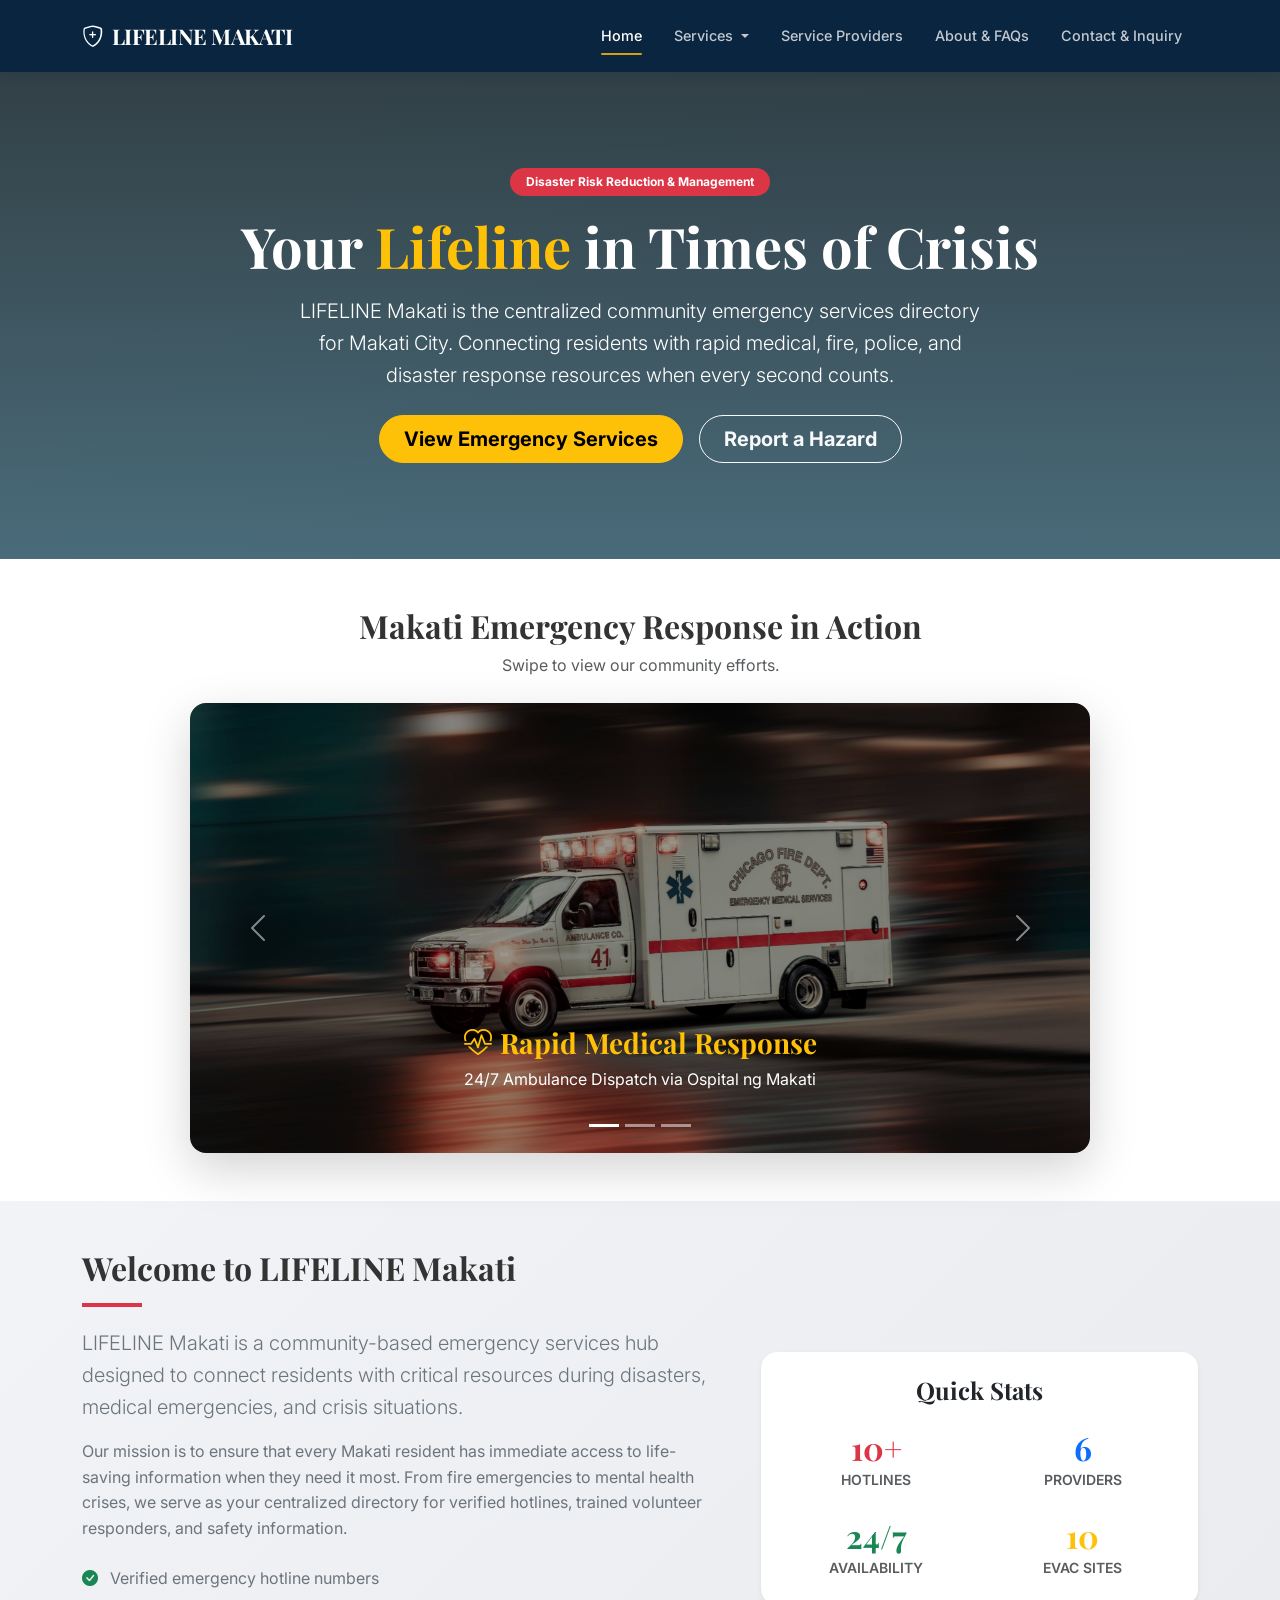
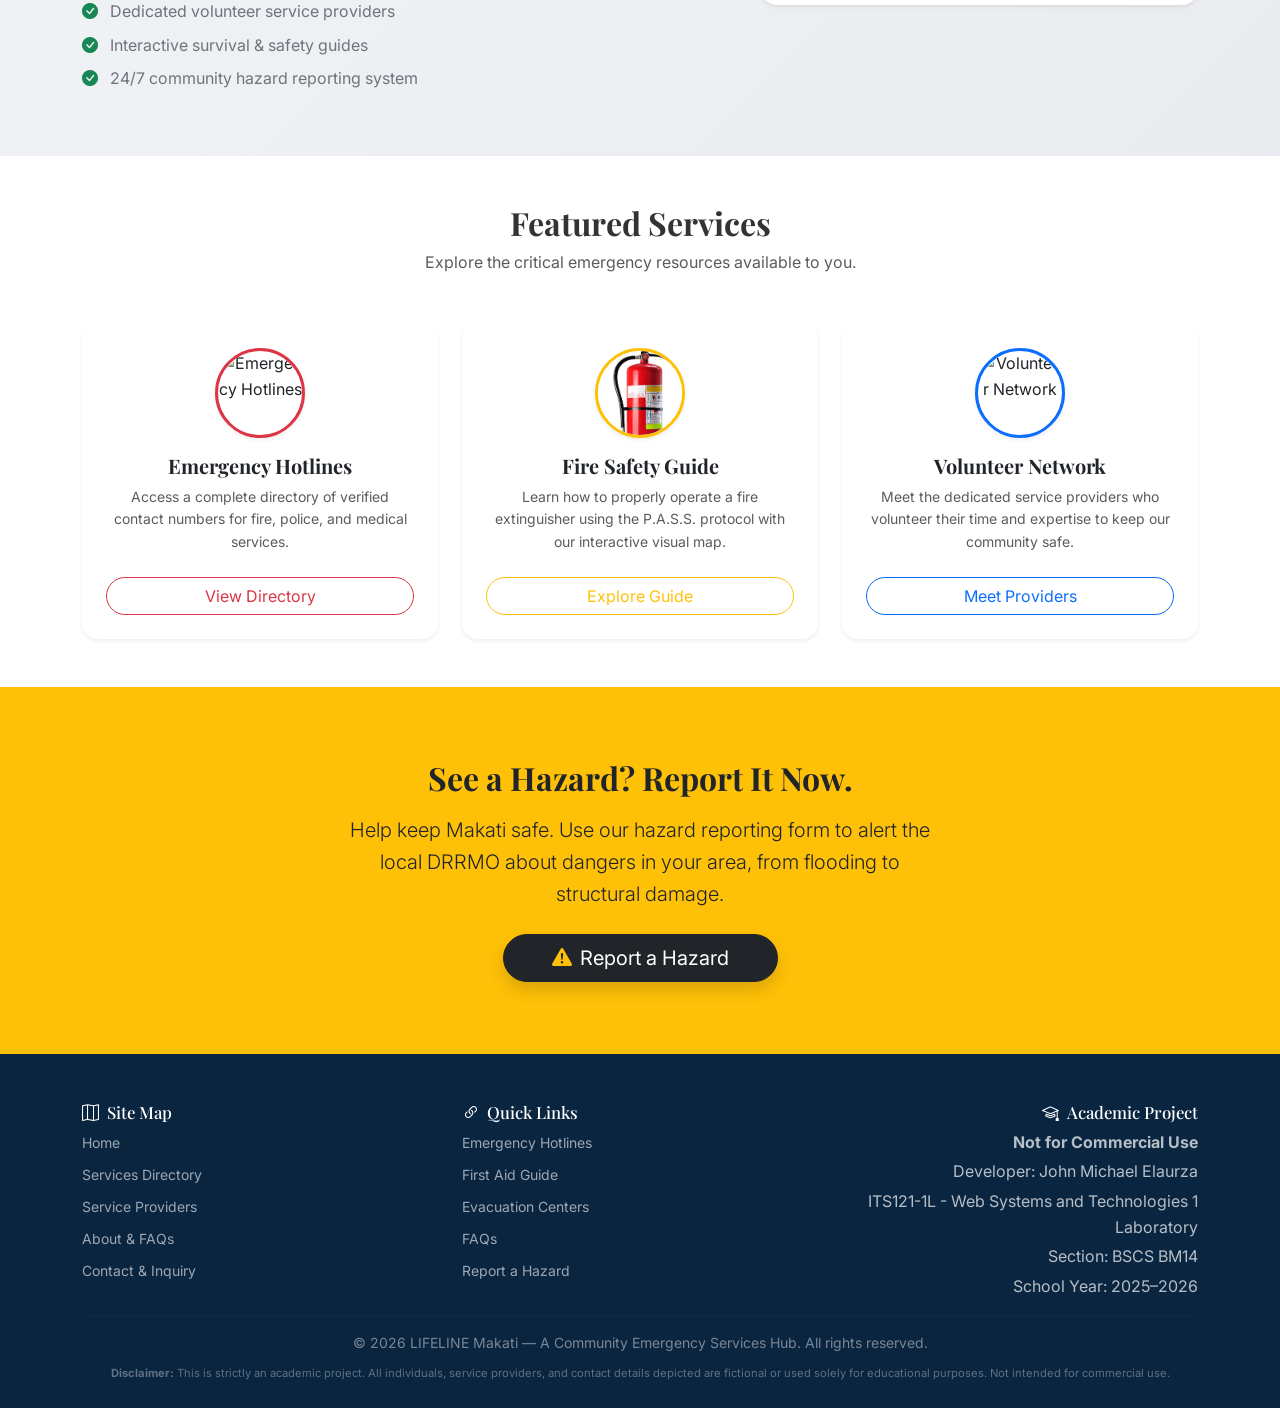
==== index.html @ d731106f "Update index.html" ====
<!DOCTYPE html>
<html lang="en">
<head>
    <meta charset="UTF-8">
    <meta name="viewport" content="width=device-width, initial-scale=1.0">
    <title>LIFELINE Makati - Community Emergency Services Hub</title>
    <link href="https://cdn.jsdelivr.net/npm/bootstrap@5.3.0/dist/css/bootstrap.min.css" rel="stylesheet">
    <link href="https://cdn.jsdelivr.net/npm/bootstrap-icons@1.11.3/font/bootstrap-icons.min.css" rel="stylesheet">
    <link href="https://fonts.googleapis.com/css2?family=Playfair+Display:wght@400;700;800&family=Inter:wght@400;500;600;700&display=swap" rel="stylesheet">
    <link rel="stylesheet" href="style.css">
</head>
<body class="bg-light">
    
    <nav class="navbar navbar-expand-lg navbar-dark custom-navbar sticky-top">
        <div class="container">
            <a class="navbar-brand fw-bold" href="index.html">
                <i class="bi bi-shield-plus me-2"></i>LIFELINE MAKATI
            </a>
            
            <input type="checkbox" id="nav-toggle" class="d-none">
            <label for="nav-toggle" class="navbar-toggler" style="cursor: pointer; border: 1px solid rgba(255,255,255,0.25); padding: 0.25rem 0.75rem; border-radius: 0.25rem;">
                <span class="navbar-toggler-icon"></span>
            </label>
            
            <div class="nav-menu" id="navbarNav">
                <ul class="navbar-nav ms-auto">
                    <li class="nav-item">
                        <a class="nav-link active" href="index.html">Home</a>
                    </li>
                    <li class="nav-item dropdown custom-dropdown">
                        <a class="nav-link dropdown-toggle" href="#" id="servicesDropdown" role="button">
                            Services
                        </a>
                        <ul class="dropdown-menu">
                            <li><a class="dropdown-item" href="services.html">Emergency Directory</a></li>
                            <li><a class="dropdown-item" href="services.html#first-aid-map">First Aid Guide</a></li>
                            <li><hr class="dropdown-divider"></li>
                            <li><a class="dropdown-item" href="services.html#evacuation">Evacuation Centers</a></li>
                        </ul>
                    </li>
                    <li class="nav-item">
                        <a class="nav-link" href="providers.html">Service Providers</a>
                    </li>
                    <li class="nav-item">
                        <a class="nav-link" href="about.html">About &amp; FAQs</a>
                    </li>
                    <li class="nav-item">
                        <a class="nav-link" href="contact.html">Contact &amp; Inquiry</a>
                    </li>
                </ul>
            </div>
        </div>
    </nav>

    <header class="text-white text-center py-5 shadow-sm" style="background: linear-gradient(rgba(15, 32, 39, 0.85), rgba(44, 83, 100, 0.85)), url('./skyline.jpg') center/cover no-repeat;">
        <div class="container py-5">
            <span class="badge bg-danger mb-3 px-3 py-2 rounded-pill">Disaster Risk Reduction &amp; Management</span>
            <h1 class="display-4 fw-bold font-playfair mb-3">Your <span class="text-warning">Lifeline</span> in Times of Crisis</h1>
            <p class="lead mb-4 mx-auto" style="max-width: 700px;">LIFELINE Makati is the centralized community emergency services directory for Makati City. Connecting residents with rapid medical, fire, police, and disaster response resources when every second counts.</p>
            <div class="d-flex justify-content-center gap-3 flex-wrap">
                <a href="services.html" class="btn btn-warning btn-lg fw-bold rounded-pill px-4">View Emergency Services</a>
                <a href="contact.html" class="btn btn-outline-light btn-lg fw-bold rounded-pill px-4">Report a Hazard</a>
            </div>
        </div>
    </header>

    <section class="py-5 bg-white">
        <div class="container">
            <div class="text-center mb-4">
                <h2 class="fw-bold font-playfair">Makati Emergency Response in Action</h2>
                <p class="text-muted">Swipe to view our community efforts.</p>
            </div>
            
            <div id="emergencyCarousel" class="carousel slide carousel-fade shadow-lg rounded-4 overflow-hidden" data-bs-ride="carousel" style="max-width: 900px; margin: 0 auto;">
                <div class="carousel-indicators">
                    <button type="button" data-bs-target="#emergencyCarousel" data-bs-slide-to="0" class="active" aria-current="true" aria-label="Slide 1"></button>
                    <button type="button" data-bs-target="#emergencyCarousel" data-bs-slide-to="1" aria-label="Slide 2"></button>
                    <button type="button" data-bs-target="#emergencyCarousel" data-bs-slide-to="2" aria-label="Slide 3"></button>
                </div>
                <div class="carousel-inner">
                    <div class="carousel-item active" data-bs-interval="4000">
                        <img src="ambulance.jpg" class="d-block w-100" alt="Ambulance for rapid medical response" style="height: 450px; object-fit: cover; filter: brightness(0.6);">
                        <div class="carousel-caption pb-4">
                            <h3 class="fw-bold h3 text-warning"><i class="bi bi-heart-pulse me-2"></i>Rapid Medical Response</h3>
                            <p class="fs-6 fs-md-5">24/7 Ambulance Dispatch via Ospital ng Makati</p>
                        </div>
                    </div>
                    <div class="carousel-item" data-bs-interval="4000">
                        <img src="firefighting.jpg" class="d-block w-100" alt="Firefighters in action" style="height: 450px; object-fit: cover; filter: brightness(0.6);">
                        <div class="carousel-caption pb-4">
                            <h3 class="fw-bold h3 text-warning"><i class="bi bi-fire me-2"></i>Fire Suppression</h3>
                            <p class="fs-6 fs-md-5">Makati Bureau of Fire Protection Units</p>
                        </div>
                    </div>
                    <div class="carousel-item" data-bs-interval="4000">
                        <img src="disaster-relief.jpg" class="d-block w-100" alt="Community disaster relief" style="height: 450px; object-fit: cover; filter: brightness(0.6);">
                        <div class="carousel-caption pb-4">
                            <h3 class="fw-bold h3 text-warning"><i class="bi bi-shield-check me-2"></i>Disaster Relief</h3>
                            <p class="fs-6 fs-md-5">Coordinated Evacuation &amp; Relief Operations</p>
                        </div>
                    </div>
                </div>
                <button class="carousel-control-prev" type="button" data-bs-target="#emergencyCarousel" data-bs-slide="prev">
                    <span class="carousel-control-prev-icon" aria-hidden="true"></span>
                    <span class="visually-hidden">Previous</span>
                </button>
                <button class="carousel-control-next" type="button" data-bs-target="#emergencyCarousel" data-bs-slide="next">
                    <span class="carousel-control-next-icon" aria-hidden="true"></span>
                    <span class="visually-hidden">Next</span>
                </button>
            </div>
        </div>
    </section>

    <section class="py-5">
        <div class="container">
            <div class="row align-items-center g-5">
                <div class="col-lg-7">
                    <h2 class="fw-bold font-playfair mb-3">Welcome to LIFELINE Makati</h2>
                    <div style="width: 60px; height: 4px; background-color: #dc3545; margin-bottom: 20px;"></div>
                    <p class="lead text-secondary">
                        LIFELINE Makati is a community-based emergency services hub designed to connect residents with critical resources during disasters, medical emergencies, and crisis situations. 
                    </p>
                    <p class="text-secondary">
                        Our mission is to ensure that every Makati resident has immediate access to life-saving information when they need it most. From fire emergencies to mental health crises, we serve as your centralized directory for verified hotlines, trained volunteer responders, and safety information.
                    </p>
                    <ul class="list-unstyled mt-4 text-secondary">
                        <li class="mb-2"><i class="bi bi-check-circle-fill text-success me-2"></i> Verified emergency hotline numbers</li>
                        <li class="mb-2"><i class="bi bi-check-circle-fill text-success me-2"></i> Dedicated volunteer service providers</li>
                        <li class="mb-2"><i class="bi bi-check-circle-fill text-success me-2"></i> Interactive survival &amp; safety guides</li>
                        <li class="mb-2"><i class="bi bi-check-circle-fill text-success me-2"></i> 24/7 community hazard reporting system</li>
                    </ul>
                </div>
                <div class="col-lg-5">
                    <div class="card border-0 shadow-sm bg-white rounded-4 p-4">
                        <h4 class="fw-bold mb-4 text-center text-dark">Quick Stats</h4>
                        <div class="row g-4 text-center">
                            <div class="col-6">
                                <h2 class="text-danger fw-bold mb-0">10+</h2>
                                <span class="text-muted small text-uppercase fw-semibold">Hotlines</span>
                            </div>
                            <div class="col-6">
                                <h2 class="text-primary fw-bold mb-0">6</h2>
                                <span class="text-muted small text-uppercase fw-semibold">Providers</span>
                            </div>
                            <div class="col-6">
                                <h2 class="text-success fw-bold mb-0">24/7</h2>
                                <span class="text-muted small text-uppercase fw-semibold">Availability</span>
                            </div>
                            <div class="col-6">
                                <h2 class="text-warning fw-bold mb-0">10</h2>
                                <span class="text-muted small text-uppercase fw-semibold">Evac Sites</span>
                            </div>
                        </div>
                    </div>
                </div>
            </div>
        </div>
    </section>

    <section class="py-5 bg-white">
        <div class="container">
            <div class="text-center mb-5">
                <h2 class="fw-bold font-playfair">Featured Services</h2>
                <p class="text-muted">Explore the critical emergency resources available to you.</p>
            </div>
            <div class="row g-4">
                <div class="col-md-4">
                    <div class="card h-100 border-0 shadow-sm rounded-4 text-center p-4 hover-lift">
                        <img src="emergency-call.jpg" alt="Emergency Hotlines" class="rounded-circle shadow-sm mb-3 mx-auto d-block" style="width: 90px; height: 90px; object-fit: cover; border: 3px solid #dc3545;">
                        <h5 class="fw-bold">Emergency Hotlines</h5>
                        <p class="text-muted small mb-4">Access a complete directory of verified contact numbers for fire, police, and medical services.</p>
                        <a href="services.html" class="btn btn-outline-danger mt-auto rounded-pill w-100">View Directory</a>
                    </div>
                </div>
                <div class="col-md-4">
                    <div class="card h-100 border-0 shadow-sm rounded-4 text-center p-4 hover-lift">
                        <img src="fire-extinguisher.jpg" alt="Fire Safety Guide" class="rounded-circle shadow-sm mb-3 mx-auto d-block" style="width: 90px; height: 90px; object-fit: cover; border: 3px solid #ffc107;">
                        <h5 class="fw-bold">Fire Safety Guide</h5>
                        <p class="text-muted small mb-4">Learn how to properly operate a fire extinguisher using the P.A.S.S. protocol with our interactive visual map.</p>
                        <a href="services.html#first-aid-map" class="btn btn-outline-warning mt-auto rounded-pill w-100">Explore Guide</a>
                    </div>
                </div>
                <div class="col-md-4">
                    <div class="card h-100 border-0 shadow-sm rounded-4 text-center p-4 hover-lift">
                        <img src="volunteer-network.png" alt="Volunteer Network" class="rounded-circle shadow-sm mb-3 mx-auto d-block" style="width: 90px; height: 90px; object-fit: cover; border: 3px solid #0d6efd;">
                        <h5 class="fw-bold">Volunteer Network</h5>
                        <p class="text-muted small mb-4">Meet the dedicated service providers who volunteer their time and expertise to keep our community safe.</p>
                        <a href="providers.html" class="btn btn-outline-primary mt-auto rounded-pill w-100">Meet Providers</a>
                    </div>
                </div>
            </div>
        </div>
    </section>

    <section class="py-5 bg-warning text-dark text-center">
        <div class="container py-4">
            <h2 class="fw-bold font-playfair mb-3">See a Hazard? Report It Now.</h2>
            <p class="lead mb-4 mx-auto" style="max-width: 600px;">Help keep Makati safe. Use our hazard reporting form to alert the local DRRMO about dangers in your area, from flooding to structural damage.</p>
            <a href="contact.html" class="btn btn-dark btn-lg px-5 rounded-pill shadow">
                <i class="bi bi-exclamation-triangle-fill text-warning me-2"></i>Report a Hazard
            </a>
        </div>
    </section>

    <footer class="custom-footer">
        <div class="container">
            <div class="row">
                <div class="col-md-4 mb-4 mb-md-0">
                    <h5><i class="bi bi-map me-2"></i>Site Map</h5>
                    <ul class="list-unstyled footer-links">
                        <li><a href="index.html" class="footer-link">Home</a></li>
                        <li><a href="services.html" class="footer-link">Services Directory</a></li>
                        <li><a href="providers.html" class="footer-link">Service Providers</a></li>
                        <li><a href="about.html" class="footer-link">About &amp; FAQs</a></li>
                        <li><a href="contact.html" class="footer-link">Contact &amp; Inquiry</a></li>
                    </ul>
                </div>
                <div class="col-md-4 mb-4 mb-md-0">
                    <h5><i class="bi bi-link-45deg me-2"></i>Quick Links</h5>
                    <ul class="list-unstyled footer-links">
                        <li><a href="services.html#hotlines" class="footer-link">Emergency Hotlines</a></li>
                        <li><a href="services.html#first-aid-map" class="footer-link">First Aid Guide</a></li>
                        <li><a href="services.html#evacuation" class="footer-link">Evacuation Centers</a></li>
                        <li><a href="about.html#faqs" class="footer-link">FAQs</a></li>
                        <li><a href="contact.html" class="footer-link">Report a Hazard</a></li>
                    </ul>
                </div>
                <div class="col-md-4 text-md-end">
                    <h5><i class="bi bi-mortarboard me-2"></i>Academic Project</h5>
                    <p class="mb-1"><strong>Not for Commercial Use</strong></p>
                    <p class="mb-1">Developer: John Michael Elaurza</p>
                    <p class="mb-1">ITS121-1L - Web Systems and Technologies 1 Laboratory</p>
                    <p class="mb-1">Section: BSCS BM14</p>
                    <p class="mb-0">School Year: 2025&ndash;2026</p>
                </div>
            </div>
            <hr class="footer-divider">
            <div class="text-center">
                <small class="footer-copyright d-block mb-1">
                    &copy; 2026 LIFELINE Makati &mdash; A Community Emergency Services Hub. All rights reserved.
                </small>
                <small class="footer-copyright" style="color: rgba(255, 255, 255, 0.35); font-size: 0.7rem;">
                    <strong>Disclaimer:</strong> This is strictly an academic project. All individuals, service providers, and contact details depicted are fictional or used solely for educational purposes. Not intended for commercial use.
                </small>
            </div>
        </div>
    </footer>
    <script src="https://cdn.jsdelivr.net/npm/bootstrap@5.3.0/dist/js/bootstrap.bundle.min.js"></script>
</body>
</html>
---- style.css ----
:root {
  --color-navy: #0a2540;
  --color-navy-light: #1b3a5c;
  --color-gold: #d4a017;
  --color-gold-hover: #c4920f;
  --color-offwhite: #f7f8fa;
  --color-border: #e2e5ea;
  --color-text: #333333;
  --color-muted: #6b7280;
  --color-danger: #dc3545;
  --color-white: #ffffff;
  --color-success: #059669;
  --shadow-sm: 0 2px 8px rgba(10, 37, 64, 0.06);
  --shadow-md: 0 8px 24px rgba(10, 37, 64, 0.10);
  --shadow-lg: 0 12px 32px rgba(10, 37, 64, 0.12);
  --shadow-xl: 0 20px 48px rgba(10, 37, 64, 0.15);
  --radius-sm: 0.5rem;
  --radius-md: 0.75rem;
  --radius-lg: 1rem;
  --radius-xl: 1.5rem;
  --transition-fast: 0.2s ease;
  --transition-mid: 0.3s ease;
  --transition-slow: 0.5s ease;
}

html {
  scroll-behavior: smooth;
}

body {
  font-family: 'Inter', system-ui, -apple-system, sans-serif;
  color: var(--color-text);
  background: linear-gradient(135deg, rgba(247, 248, 250, 0.95) 0%, rgba(226, 229, 234, 0.95) 100%),
              url('data:image/svg+xml,<svg xmlns="http://www.w3.org/2000/svg" width="60" height="60"><circle cx="30" cy="30" r="1" fill="rgba(0,0,0,0.03)"/></svg>') repeat;
  line-height: 1.6;
  -webkit-font-smoothing: antialiased;
}

h1, h2, h3, h4, h5, h6 {
  font-family: 'Playfair Display', Georgia, serif;
}

a {
  text-decoration: none;
  color: var(--color-navy);
  transition: color var(--transition-fast);
}

a:hover {
  color: var(--color-gold);
}

.custom-navbar,
.navbar {
  background-color: var(--color-navy) !important;
  padding-top: 0.85rem;
  padding-bottom: 0.85rem;
  box-shadow: 0 2px 12px rgba(10, 37, 64, 0.18);
  transition: background-color var(--transition-mid), box-shadow var(--transition-mid);
}

.navbar-brand {
  font-family: 'Playfair Display', Georgia, serif;
  font-weight: 800;
  font-size: 1.35rem;
  color: var(--color-white) !important;
  letter-spacing: -0.5px;
}

.navbar-brand span {
  color: var(--color-gold);
}

.navbar .nav-link {
  color: rgba(255, 255, 255, 0.75) !important;
  font-weight: 500;
  font-size: 0.9rem;
  padding: 0.5rem 1rem !important;
  position: relative;
  transition: color var(--transition-fast);
}

.navbar .nav-link::before {
  content: "";
  position: absolute;
  bottom: 0;
  left: 1rem;
  right: 1rem;
  height: 2px;
  background-color: var(--color-gold);
  border-radius: 2px;
  transform: scaleX(0);
  transition: transform var(--transition-mid);
}

.navbar .nav-link:hover::before {
  transform: scaleX(1);
}

.navbar .nav-link:hover,
.navbar .nav-link.active {
  color: var(--color-white) !important;
}

.navbar .nav-link.active {
  position: relative;
}

.navbar .nav-link.active::after {
  content: "";
  position: absolute;
  bottom: 0;
  left: 1rem;
  right: 1rem;
  height: 2px;
  background-color: var(--color-gold);
  border-radius: 2px;
}

.navbar-toggler {
  border-color: rgba(255, 255, 255, 0.25);
}

.navbar-toggler-icon {
  background-image: url("data:image/svg+xml,%3csvg xmlns='http://www.w3.org/2000/svg' viewBox='0 0 30 30'%3e%3cpath stroke='rgba%28255, 255, 255, 0.75%29' stroke-linecap='round' stroke-miterlimit='10' stroke-width='2' d='M4 7h22M4 15h22M4 23h22'/%3e%3c/svg%3e");
}

.dropdown-menu {
  background-color: var(--color-white);
  border: 1px solid var(--color-border);
  border-radius: var(--radius-sm);
  box-shadow: var(--shadow-md);
}

.dropdown-item {
  font-size: 0.875rem;
  font-family: 'Inter', sans-serif;
  padding: 0.5rem 1rem;
  transition: background-color var(--transition-fast), color var(--transition-fast);
}

.dropdown-item:hover {
  background-color: rgba(10, 37, 64, 0.06);
  color: var(--color-navy);
}

.custom-dropdown:hover .dropdown-menu {
  display: block;
  margin-top: 0;
}

@media (max-width: 991.98px) {
  .nav-menu {
    display: none;
    width: 100%;
    padding-top: 1rem;
  }
  #nav-toggle:checked ~ .nav-menu {
    display: block;
  }
}

.hero {
  position: relative;
  min-height: 520px;
  display: flex;
  align-items: center;
  justify-content: center;
  text-align: center;
  padding: 4rem 1rem;
  background-size: cover;
  background-position: center;
  background-repeat: no-repeat;
}

.hero::before {
  content: "";
  position: absolute;
  inset: 0;
  background: linear-gradient(135deg, rgba(10, 37, 64, 0.92) 0%, rgba(27, 58, 92, 0.75) 50%, rgba(212, 160, 23, 0.35) 100%);
  z-index: 1;
}

.hero__content {
  position: relative;
  z-index: 2;
  max-width: 700px;
}

.hero__badge {
  display: inline-block;
  background: rgba(212, 160, 23, 0.2);
  color: var(--color-gold);
  font-weight: 700;
  font-size: 0.75rem;
  text-transform: uppercase;
  letter-spacing: 1.5px;
  padding: 0.4rem 1rem;
  border-radius: 50px;
  border: 1px solid rgba(212, 160, 23, 0.35);
  margin-bottom: 1.25rem;
}

.hero__title {
  font-size: 2.75rem;
  font-weight: 800;
  color: var(--color-white);
  line-height: 1.15;
  margin-bottom: 1rem;
  text-shadow: 1px 1px 3px rgba(0, 0, 0, 0.8);
}

.hero__title span {
  color: var(--color-gold);
}

.hero__subtitle {
  font-family: 'Inter', sans-serif;
  font-size: 1.05rem;
  color: rgba(255, 255, 255, 0.8);
  margin-bottom: 1.75rem;
  line-height: 1.7;
  text-shadow: 1px 1px 3px rgba(0, 0, 0, 0.8);
}

.hero__btn {
  display: inline-block;
  background-color: var(--color-gold);
  color: var(--color-navy);
  font-weight: 700;
  font-size: 0.9rem;
  padding: 0.7rem 2rem;
  border-radius: 50px;
  border: none;
  transition: background-color var(--transition-fast), transform var(--transition-fast), box-shadow var(--transition-fast);
}

.hero__btn:hover {
  background-color: var(--color-gold-hover);
  color: var(--color-navy);
  transform: translateY(-2px);
  box-shadow: 0 4px 16px rgba(212, 160, 23, 0.4);
}

.page-header {
  background-color: var(--color-navy);
  padding: 3rem 0;
  text-align: center;
  position: relative;
  overflow: hidden;
}

.page-header::after {
  content: "";
  position: absolute;
  bottom: 0;
  left: 0;
  right: 0;
  height: 4px;
  background: linear-gradient(90deg, var(--color-gold), var(--color-navy-light), var(--color-gold));
}

.page-header__title {
  font-size: 2rem;
  font-weight: 800;
  color: var(--color-white);
  margin-bottom: 0.35rem;
}

.page-header__subtitle {
  font-size: 0.95rem;
  color: rgba(255, 255, 255, 0.7);
  font-family: 'Inter', sans-serif;
  margin: 0;
}

.page-hero {
  background: linear-gradient(135deg, var(--color-navy) 0%, var(--color-navy-light) 100%);
  padding: 3.5rem 0 2.5rem;
  color: var(--color-white);
  text-align: center;
  position: relative;
  overflow: hidden;
}

.page-hero::after {
  content: "";
  position: absolute;
  bottom: 0;
  left: 0;
  right: 0;
  height: 4px;
  background: linear-gradient(90deg, var(--color-gold), var(--color-navy-light), var(--color-gold));
}

.page-hero .lead {
  color: rgba(255, 255, 255, 0.7);
  font-family: 'Inter', sans-serif;
}

.hero-accent {
  width: 60px;
  height: 4px;
  background: var(--color-gold);
  border-radius: 2px;
  margin: 1rem auto 0;
}

.section {
  padding: 3.5rem 0;
}

.section--alt {
  background-color: var(--color-white);
}

.section__heading {
  font-size: 1.75rem;
  font-weight: 800;
  color: var(--color-navy);
  margin-bottom: 0.35rem;
}

.section__subheading {
  color: var(--color-muted);
  font-size: 0.95rem;
  font-family: 'Inter', sans-serif;
}

.section-title {
  font-size: 1.75rem;
  font-weight: 800;
  color: var(--color-navy);
  margin-bottom: 0.35rem;
}

.section-subtitle {
  color: var(--color-muted);
  font-size: 0.95rem;
  font-family: 'Inter', sans-serif;
}

.feature-card {
  background: var(--color-white);
  border-radius: var(--radius-lg);
  border: 1px solid var(--color-border);
  padding: 1.75rem;
  text-align: center;
  height: 100%;
  display: flex;
  flex-direction: column;
  transition: transform var(--transition-mid), box-shadow var(--transition-mid);
}

.feature-card:hover {
  transform: translateY(-6px);
  box-shadow: var(--shadow-lg);
}

.feature-card__icon {
  width: 3.25rem;
  height: 3.25rem;
  border-radius: 50%;
  background: rgba(10, 37, 64, 0.08);
  display: flex;
  align-items: center;
  justify-content: center;
  margin: 0 auto 1rem auto;
  font-size: 1.25rem;
  color: var(--color-navy);
  transition: background-color var(--transition-fast), color var(--transition-fast);
}

.feature-card:hover .feature-card__icon {
  background: var(--color-navy);
  color: var(--color-white);
}

.feature-card__title {
  font-size: 1.05rem;
  font-weight: 700;
  color: var(--color-navy);
  margin-bottom: 0.5rem;
}

.feature-card__text {
  font-size: 0.85rem;
  color: var(--color-muted);
  font-family: 'Inter', sans-serif;
  line-height: 1.55;
  margin: 0;
}

.intro-section {
  padding: 3.5rem 0;
  background: var(--color-white);
}

.lead-text {
  font-size: 1.05rem;
  line-height: 1.7;
  color: var(--color-text);
  font-family: 'Inter', sans-serif;
}

.feature-list {
  list-style: none;
  padding: 0;
}

.feature-list li {
  padding: 0.35rem 0;
  font-family: 'Inter', sans-serif;
  font-size: 0.95rem;
}

.stats-card {
  background: linear-gradient(135deg, var(--color-navy), var(--color-navy-light));
  border-radius: var(--radius-lg);
  padding: 2rem;
  color: var(--color-white);
  box-shadow: var(--shadow-lg);
  animation: floatUp 3s ease-in-out infinite alternate;
}

@keyframes floatUp {
  0% { transform: translateY(0); }
  100% { transform: translateY(-8px); }
}

.stat-item {
  background: rgba(255, 255, 255, 0.08);
  border-radius: var(--radius-md);
  padding: 1rem 0.5rem;
  text-align: center;
  transition: background-color var(--transition-fast);
}

.stat-item:hover {
  background: rgba(255, 255, 255, 0.15);
}

.stat-number {
  display: block;
  font-size: 1.75rem;
  font-weight: 800;
  font-family: 'Playfair Display', serif;
  color: var(--color-gold);
}

.stat-label {
  display: block;
  font-size: 0.75rem;
  text-transform: uppercase;
  letter-spacing: 1px;
  color: rgba(255, 255, 255, 0.7);
  font-family: 'Inter', sans-serif;
  margin-top: 0.25rem;
}

.featured-section {
  padding: 3.5rem 0;
  background: var(--color-offwhite);
}

.feature-icon-wrap {
  width: 56px;
  height: 56px;
  border-radius: 50%;
  display: flex;
  align-items: center;
  justify-content: center;
  font-size: 1.4rem;
  transition: transform var(--transition-fast);
}

.feature-card:hover .feature-icon-wrap {
  transform: scale(1.1);
}

.icon-fire-bg {
  background-color: rgba(255, 152, 0, 0.12);
  color: #f57c00;
}

.icon-medical-bg {
  background-color: rgba(244, 67, 54, 0.12);
  color: #e53935;
}

.icon-police-bg {
  background-color: rgba(33, 150, 243, 0.12);
  color: #1e88e5;
}

.top-contacts {
  padding-left: 1.2rem;
  font-family: 'Inter', sans-serif;
  font-size: 0.875rem;
  color: var(--color-muted);
}

.top-contacts li {
  margin-bottom: 0.25rem;
}

.kit-items {
  list-style: disc;
  padding-left: 1.2rem;
  font-family: 'Inter', sans-serif;
  font-size: 0.875rem;
  color: var(--color-muted);
}

.cta-section {
  background: linear-gradient(135deg, var(--color-navy) 0%, var(--color-navy-light) 100%);
  padding: 3.5rem 0;
  text-align: center;
}

.cta-section h2 {
  color: var(--color-white);
}

.cta-section p {
  color: rgba(255, 255, 255, 0.7);
  font-family: 'Inter', sans-serif;
}

.cta-section__title {
  font-size: 1.75rem;
  font-weight: 800;
  color: var(--color-white);
  margin-bottom: 0.5rem;
}

.cta-section__text {
  font-size: 0.95rem;
  color: rgba(255, 255, 255, 0.7);
  font-family: 'Inter', sans-serif;
  margin-bottom: 1.5rem;
}

.cta-section .btn {
  font-weight: 700;
  font-size: 0.9rem;
  padding: 0.7rem 2rem;
  border-radius: 50px;
  font-family: 'Inter', sans-serif;
  transition: transform var(--transition-fast), box-shadow var(--transition-fast);
}

.cta-section .btn:hover {
  transform: translateY(-2px);
  box-shadow: 0 4px 16px rgba(212, 160, 23, 0.4);
}

.shadow-btn {
  transition: transform var(--transition-fast), box-shadow var(--transition-fast) !important;
}

.shadow-btn:hover {
  transform: translateY(-2px);
  box-shadow: 0 6px 20px rgba(10, 37, 64, 0.2) !important;
}

.evacuation__panel {
  background: var(--color-white);
  border-radius: var(--radius-lg);
  border: 1px solid var(--color-border);
  overflow: hidden;
  box-shadow: var(--shadow-sm);
}

.css-tab-content {
  display: none;
}

#tab-primary:checked ~ #content-primary,
#tab-secondary:checked ~ #content-secondary {
  display: block !important;
}

#tab-primary:checked ~ div label[for="tab-primary"],
#tab-secondary:checked ~ div label[for="tab-secondary"] {
  background: rgba(10, 37, 64, 0.06);
  border-bottom: 3px solid var(--color-navy);
  color: var(--color-navy) !important;
}

.evacuation__tabs .nav-link {
  font-weight: 600;
  font-size: 0.875rem;
  font-family: 'Inter', sans-serif;
  color: var(--color-muted);
  border: none;
  border-radius: 0;
  padding: 0.85rem 1.25rem;
  position: relative;
  transition: color var(--transition-fast), background-color var(--transition-fast);
}

.evacuation__tabs .nav-link:hover {
  color: var(--color-text);
  background-color: rgba(10, 37, 64, 0.04);
}

.evacuation__tabs .nav-link.active {
  color: var(--color-navy);
  background-color: rgba(10, 37, 64, 0.06);
}

.evacuation__tabs .nav-link.active::after {
  content: "";
  position: absolute;
  bottom: 0;
  left: 0;
  right: 0;
  height: 3px;
  background-color: var(--color-navy);
}

.evacuation__site {
  display: flex;
  align-items: flex-start;
  gap: 1rem;
  padding: 1rem;
  border-radius: var(--radius-md);
  border-left: 4px solid rgba(10, 37, 64, 0.35);
  background: var(--color-offwhite);
  transition: background-color var(--transition-fast), border-left-color var(--transition-fast), box-shadow var(--transition-fast);
}

.evacuation__site:hover {
  background-color: rgba(10, 37, 64, 0.06);
  border-left-color: var(--color-gold);
  box-shadow: var(--shadow-sm);
}

.evacuation__site-number {
  width: 2rem;
  height: 2rem;
  border-radius: 50%;
  background: var(--color-navy);
  color: var(--color-white);
  display: flex;
  align-items: center;
  justify-content: center;
  font-size: 0.8rem;
  font-weight: 700;
  flex-shrink: 0;
  font-family: 'Inter', sans-serif;
  transition: background-color var(--transition-fast);
}

.evacuation__site:hover .evacuation__site-number {
  background: var(--color-gold);
  color: var(--color-navy);
}

.evacuation__site-name {
  font-size: 0.9rem;
  font-weight: 600;
  color: var(--color-text);
  margin: 0;
  font-family: 'Inter', sans-serif;
}

.evacuation__site-location {
  font-size: 0.8rem;
  color: var(--color-muted);
  margin: 0.15rem 0 0 0;
  font-family: 'Inter', sans-serif;
}

.kit-grid {
  display: grid;
  grid-template-columns: repeat(5, 1fr);
  gap: 1rem;
}

@media (max-width: 991.98px) {
  .kit-grid { grid-template-columns: repeat(3, 1fr); }
}

@media (max-width: 575.98px) {
  .kit-grid { grid-template-columns: repeat(2, 1fr); }
}

.kit-card {
  background: var(--color-white);
  border-radius: var(--radius-md);
  border: 1px solid var(--color-border);
  padding: 1.25rem;
  display: flex;
  flex-direction: column;
  align-items: center;
  text-align: center;
  transition: transform 0.25s ease, box-shadow 0.25s ease;
}

.kit-card:hover {
  transform: translateY(-5px);
  box-shadow: var(--shadow-md);
}

.kit-card__icon {
  width: 3rem;
  height: 3rem;
  border-radius: 50%;
  background: rgba(10, 37, 64, 0.08);
  display: flex;
  align-items: center;
  justify-content: center;
  margin-bottom: 0.75rem;
  font-size: 1.15rem;
  color: var(--color-navy);
  transition: background-color var(--transition-fast), color var(--transition-fast);
}

.kit-card:hover .kit-card__icon {
  background: var(--color-navy);
  color: var(--color-gold);
}

.kit-card__label {
  font-size: 0.875rem;
  font-weight: 700;
  color: var(--color-text);
  margin: 0;
  font-family: 'Inter', sans-serif;
}

.kit-card__description {
  font-size: 0.75rem;
  color: var(--color-muted);
  margin: 0.4rem 0 0 0;
  line-height: 1.45;
  font-family: 'Inter', sans-serif;
}

.services-table {
  border-radius: var(--radius-lg);
  overflow: hidden;
  border: 1px solid var(--color-border);
  background: var(--color-white);
  box-shadow: var(--shadow-sm);
}

.services-table table {
  margin-bottom: 0;
}

.services-table thead {
  background-color: var(--color-navy);
  color: var(--color-white);
}

.services-table thead th {
  font-family: 'Playfair Display', serif;
  font-weight: 700;
  font-size: 0.9rem;
  padding: 0.85rem 1.25rem;
  border: none;
}

.services-table tbody td {
  font-size: 0.875rem;
  padding: 0.85rem 1.25rem;
  vertical-align: middle;
  font-family: 'Inter', sans-serif;
}

.services-table tbody tr {
  transition: background-color var(--transition-fast);
}

.services-table tbody tr:hover {
  background-color: rgba(10, 37, 64, 0.04);
}

.services-table thead th:last-child,
.services-table tbody td:last-child {
  text-align: center;
}

.services-table a {
  color: var(--color-navy);
  font-weight: 600;
  transition: color var(--transition-fast);
}

.services-table a:hover {
  color: var(--color-gold);
}

.status-badge {
  display: inline-block;
  padding: 0.25rem 0.75rem;
  border-radius: 50px;
  font-size: 0.75rem;
  font-weight: 600;
  font-family: 'Inter', sans-serif;
}

.status-badge--active {
  background-color: rgba(16, 185, 129, 0.12);
  color: var(--color-success);
}

.status-badge--standby {
  background-color: rgba(212, 160, 23, 0.12);
  color: #b8860b;
}

.map-placeholder {
  background: var(--color-white);
  border-radius: var(--radius-lg);
  border: 1px solid var(--color-border);
  overflow: hidden;
  box-shadow: var(--shadow-sm);
}

.map-placeholder__header {
  padding: 1rem 1.25rem;
  border-bottom: 1px solid var(--color-border);
  display: flex;
  align-items: center;
  gap: 0.5rem;
}

.map-placeholder__title {
  font-size: 1rem;
  font-weight: 700;
  color: var(--color-navy);
  margin: 0;
}

.map-placeholder__body {
  position: relative;
  background: var(--color-offwhite);
  min-height: 350px;
  display: flex;
  align-items: center;
  justify-content: center;
}

.map-placeholder__body img {
    transition: transform 0.3s ease, box-shadow 0.3s ease;
}

.map-placeholder__body:hover img {
    box-shadow: 0 12px 32px rgba(220, 53, 69, 0.15) !important;
    transform: translateY(-2px);
}

.gallery__grid {
  display: grid;
  grid-template-columns: repeat(3, 1fr);
  gap: 1.5rem;
}

@media (max-width: 991.98px) {
  .gallery__grid { grid-template-columns: repeat(2, 1fr); }
}

@media (max-width: 575.98px) {
  .gallery__grid { grid-template-columns: 1fr; }
}

.gallery__card {
  position: relative;
  overflow: hidden;
  border-radius: var(--radius-lg);
  aspect-ratio: 4 / 3;
  cursor: pointer;
  border: 1px solid var(--color-border);
  background: var(--color-offwhite);
}

.gallery__card-image {
  width: 100%;
  height: 100%;
  object-fit: cover;
  display: block;
  transition: transform var(--transition-slow);
}

.gallery__card:hover .gallery__card-image {
  transform: scale(1.1);
}

.gallery__card-overlay {
  position: absolute;
  inset: 0;
  background: linear-gradient(to top, rgba(10, 37, 64, 0.85) 0%, rgba(10, 37, 64, 0.15) 50%, transparent 100%);
  display: flex;
  flex-direction: column;
  justify-content: flex-end;
  padding: 1.25rem;
  transform: translateY(100%);
  transition: transform 0.4s ease;
}

.gallery__card:hover .gallery__card-overlay {
  transform: translateY(0);
}

.gallery__card-title {
  font-size: 1.1rem;
  font-weight: 700;
  color: var(--color-white);
  margin: 0 0 0.25rem 0;
}

.gallery__card-description {
  font-size: 0.85rem;
  color: rgba(255, 255, 255, 0.8);
  margin: 0;
  line-height: 1.45;
  font-family: 'Inter', sans-serif;
}

.css-lightbox {
  display: none;
  position: fixed;
  inset: 0;
  z-index: 9999;
  align-items: center;
  justify-content: center;
  background: rgba(10, 37, 64, 0.85);
  backdrop-filter: blur(5px);
}

.css-lightbox:target {
  display: flex;
}

.lightbox-close-bg {
  position: absolute;
  inset: 0;
  cursor: default;
}

.css-lightbox-content {
  position: relative;
  z-index: 10;
  background: var(--color-navy-light);
  border-radius: var(--radius-lg);
  max-width: 500px;
  width: 90%;
  box-shadow: var(--shadow-xl);
}

.gallery-item {
  position: relative;
  overflow: hidden;
  border-radius: var(--radius-lg);
  cursor: pointer;
  box-shadow: var(--shadow-sm);
  transition: box-shadow var(--transition-mid);
}

.gallery-item:hover {
  box-shadow: var(--shadow-lg);
}

.gallery-img {
  width: 100%;
  height: 280px;
  object-fit: cover;
  display: block;
  transition: transform var(--transition-slow);
}

.gallery-item:hover .gallery-img {
  transform: scale(1.08);
}

.gallery-overlay {
  position: absolute;
  bottom: 0;
  left: 0;
  right: 0;
  background: linear-gradient(to top, rgba(10, 37, 64, 0.9), transparent);
  padding: 1.5rem 1rem 1rem;
  color: var(--color-white);
  opacity: 0;
  transition: opacity var(--transition-mid);
}

.gallery-item:hover .gallery-overlay {
  opacity: 1;
}

.gallery-overlay h5 {
  font-weight: 700;
  margin-bottom: 0.15rem;
  font-size: 1rem;
}

.gallery-overlay p {
  font-family: 'Inter', sans-serif;
  font-size: 0.8rem;
  margin: 0;
  color: rgba(255, 255, 255, 0.8);
}

.category-card {
  background: var(--color-white);
  border-radius: var(--radius-lg);
  border: 1px solid var(--color-border);
  transition: transform var(--transition-mid), box-shadow var(--transition-mid);
  box-shadow: var(--shadow-sm);
}

.category-card:hover {
  transform: translateY(-6px);
  box-shadow: var(--shadow-lg);
}

.category-icon {
  width: 52px;
  height: 52px;
  border-radius: 50%;
  display: flex;
  align-items: center;
  justify-content: center;
  font-size: 1.3rem;
  transition: transform var(--transition-fast);
}

.category-card:hover .category-icon {
  transform: scale(1.1);
}

.icon-abuse-bg {
  background-color: rgba(139, 92, 246, 0.12);
  color: #7c3aed;
}

.icon-disaster-bg {
  background-color: rgba(245, 158, 11, 0.12);
  color: #d97706;
}

.icon-coastguard-bg {
  background-color: rgba(16, 185, 129, 0.12);
  color: #059669;
}

.category-skills {
  list-style: none;
  padding: 0;
  margin-top: 0.5rem;
}

.category-skills li {
  font-size: 0.85rem;
  font-family: 'Inter', sans-serif;
  color: var(--color-muted);
  padding: 0.2rem 0 0.2rem 1.25rem;
  position: relative;
}

.category-skills li::before {
  content: "\2713";
  position: absolute;
  left: 0;
  color: var(--color-success);
  font-weight: 700;
}

.mission-card {
  background: var(--color-white);
  border-radius: var(--radius-lg);
  border: 1px solid var(--color-border);
  padding: 2rem;
  height: 100%;
  transition: transform var(--transition-mid), box-shadow var(--transition-mid);
  box-shadow: var(--shadow-sm);
}

.mission-card:hover {
  transform: translateY(-4px);
  box-shadow: var(--shadow-lg);
}

.mission-card__icon {
  width: 3.5rem;
  height: 3.5rem;
  border-radius: 50%;
  display: flex;
  align-items: center;
  justify-content: center;
  font-size: 1.35rem;
  margin-bottom: 1rem;
}

.mission-card__icon--mission {
  background: rgba(10, 37, 64, 0.08);
  color: var(--color-navy);
}

.mission-card__icon--vision {
  background: rgba(212, 160, 23, 0.12);
  color: var(--color-gold);
}

.mission-card__title {
  font-size: 1.25rem;
  font-weight: 700;
  color: var(--color-navy);
  margin-bottom: 0.75rem;
}

.mission-card__text {
  font-size: 0.9rem;
  color: var(--color-muted);
  font-family: 'Inter', sans-serif;
  line-height: 1.7;
  margin: 0;
}

.about-card {
  background: var(--color-white);
  border-radius: var(--radius-lg);
  border: 1px solid var(--color-border);
  box-shadow: var(--shadow-sm);
}

.about-float-img {
  margin-right: 1.5rem;
  margin-bottom: 1rem;
  border-radius: var(--radius-md);
  box-shadow: var(--shadow-md);
}

.float-right-badge {
  float: right;
  margin-left: 1rem;
  margin-bottom: 0.5rem;
}

.badge-academic {
  display: inline-block;
  background: rgba(10, 37, 64, 0.08);
  color: var(--color-navy);
  font-family: 'Inter', sans-serif;
  font-size: 0.8rem;
  font-weight: 600;
  padding: 0.5rem 1rem;
  border-radius: 50px;
}

.core-values-list {
  list-style: none;
  padding: 0;
}

.core-values-list li {
  padding: 0.35rem 0;
  font-family: 'Inter', sans-serif;
  font-size: 0.9rem;
  padding-left: 1.5rem;
  position: relative;
}

.core-values-list li::before {
  content: "\25C6";
  position: absolute;
  left: 0;
  color: var(--color-gold);
}

.timeline-card {
  background: var(--color-white);
  border-radius: var(--radius-lg);
  border: 1px solid var(--color-border);
  box-shadow: var(--shadow-sm);
}

.timeline-list {
  padding-left: 1.2rem;
  font-family: 'Inter', sans-serif;
}

.timeline-list li {
  margin-bottom: 0.75rem;
  font-size: 0.9rem;
  line-height: 1.5;
  color: var(--color-text);
  padding-left: 0.5rem;
}

.timeline-list li strong {
  color: var(--color-navy);
}

.testimonial-card {
  background: var(--color-white);
  border-radius: var(--radius-lg);
  border: 1px solid var(--color-border);
  transition: transform var(--transition-mid), box-shadow var(--transition-mid);
  box-shadow: var(--shadow-sm);
}

.testimonial-card:hover {
  transform: translateY(-4px);
  box-shadow: var(--shadow-md);
}

.testimonial-text {
  font-family: 'Inter', sans-serif;
  font-size: 0.9rem;
  line-height: 1.65;
  color: var(--color-text);
  font-style: italic;
}

.testimonial-author {
  font-family: 'Inter', sans-serif;
  font-size: 0.875rem;
  margin-top: 0.75rem;
}

.table-card {
  background: var(--color-white);
  border-radius: var(--radius-lg);
  border: 1px solid var(--color-border);
  overflow: hidden;
  box-shadow: var(--shadow-sm);
}

.tech-table thead {
  background: var(--color-navy);
  color: var(--color-white);
}

.tech-table thead th {
  font-family: 'Playfair Display', serif;
  font-weight: 700;
  font-size: 0.9rem;
  padding: 0.85rem 1.25rem;
  border: none;
}

.tech-table tbody td {
  font-family: 'Inter', sans-serif;
  font-size: 0.875rem;
  padding: 0.75rem 1.25rem;
  vertical-align: middle;
}

.tech-table tbody tr {
  transition: background-color var(--transition-fast);
}

.tech-table tbody tr:hover {
  background-color: rgba(10, 37, 64, 0.04);
}

.dev-card {
  background: var(--color-white);
  border-radius: var(--radius-lg);
  border: 1px solid var(--color-border);
  overflow: hidden;
  transition: transform var(--transition-mid), box-shadow var(--transition-mid);
  box-shadow: var(--shadow-sm);
}

.dev-card:hover {
  transform: translateY(-4px);
  box-shadow: var(--shadow-lg);
}

.dev-card__image {
  width: 100%;
  aspect-ratio: 1 / 1;
  object-fit: cover;
  display: block;
}

.dev-card__body {
  padding: 1.5rem;
  text-align: center;
}

.dev-card__name {
  font-size: 1.15rem;
  font-weight: 700;
  color: var(--color-navy);
  margin-bottom: 0.25rem;
}

.dev-card__role {
  font-size: 0.8rem;
  color: var(--color-gold);
  font-weight: 600;
  text-transform: uppercase;
  letter-spacing: 1px;
  margin-bottom: 0.75rem;
  font-family: 'Inter', sans-serif;
}

.dev-card__text {
  font-size: 0.85rem;
  color: var(--color-muted);
  font-family: 'Inter', sans-serif;
  line-height: 1.6;
  margin: 0;
}

.contact-form,
.form-card {
  background: var(--color-white);
  border-radius: var(--radius-lg);
  border: 1px solid var(--color-border);
  padding: 2rem;
  box-shadow: var(--shadow-sm);
}

.contact-form .form-label,
.form-card .form-label {
  font-weight: 600;
  font-size: 0.85rem;
  color: var(--color-text);
  font-family: 'Inter', sans-serif;
}

.contact-form .form-control,
.contact-form .form-select,
.form-card .form-control,
.form-card .form-select,
.custom-input,
.custom-select {
  border-radius: var(--radius-sm);
  border: 1px solid var(--color-border);
  font-size: 0.875rem;
  padding: 0.65rem 0.85rem;
  font-family: 'Inter', sans-serif;
  transition: border-color var(--transition-fast), box-shadow var(--transition-fast);
}

.contact-form .form-control:focus,
.contact-form .form-select:focus,
.form-card .form-control:focus,
.form-card .form-select:focus,
.custom-input:focus,
.custom-select:focus {
  border-color: var(--color-navy);
  box-shadow: 0 0 0 3px rgba(10, 37, 64, 0.1);
}

.contact-form .btn-primary,
.form-card .btn-primary {
  background-color: var(--color-navy);
  border-color: var(--color-navy);
  font-weight: 700;
  font-size: 0.9rem;
  padding: 0.7rem 2rem;
  border-radius: 50px;
  font-family: 'Inter', sans-serif;
  transition: background-color var(--transition-fast), transform var(--transition-fast), box-shadow var(--transition-fast);
}

.contact-form .btn-primary:hover,
.form-card .btn-primary:hover {
  background-color: var(--color-navy-light);
  border-color: var(--color-navy-light);
  transform: translateY(-2px);
  box-shadow: 0 4px 12px rgba(10, 37, 64, 0.25);
}

.urgency-btn-group .btn {
  font-weight: 600;
  font-size: 0.875rem;
  padding: 0.6rem 1.25rem;
  font-family: 'Inter', sans-serif;
}

.contact-info-card {
  background: var(--color-navy);
  border-radius: var(--radius-lg);
  padding: 2rem;
  height: auto;
  color: var(--color-white);
  box-shadow: var(--shadow-md);
}

.contact-info-card__title {
  font-size: 1.25rem;
  font-weight: 700;
  color: var(--color-white);
  margin-bottom: 1.25rem;
}

.contact-info-card__item {
  display: flex;
  align-items: flex-start;
  gap: 0.75rem;
  margin-bottom: 1.25rem;
}

.contact-info-card__icon {
  width: 2.25rem;
  height: 2.25rem;
  border-radius: 50%;
  background: rgba(255, 255, 255, 0.1);
  display: flex;
  align-items: center;
  justify-content: center;
  flex-shrink: 0;
  font-size: 0.9rem;
  color: var(--color-gold);
  transition: background-color var(--transition-fast);
}

.contact-info-card__item:hover .contact-info-card__icon {
  background: rgba(255, 255, 255, 0.2);
}

.contact-info-card__label {
  font-size: 0.75rem;
  color: rgba(255, 255, 255, 0.6);
  text-transform: uppercase;
  letter-spacing: 1px;
  font-weight: 600;
  margin: 0;
  font-family: 'Inter', sans-serif;
}

.contact-info-card__value {
  font-size: 0.9rem;
  color: var(--color-white);
  margin: 0.15rem 0 0 0;
  font-family: 'Inter', sans-serif;
}

.contact-info-card__map {
  margin-top: 0.5rem;
  border-radius: var(--radius-md);
  overflow: hidden;
  border: 1px solid rgba(255, 255, 255, 0.15);
}

.contact-item {
  display: flex;
  align-items: flex-start;
  gap: 0.75rem;
}

.contact-item-icon {
  width: 2.25rem;
  height: 2.25rem;
  border-radius: 50%;
  background: rgba(255, 255, 255, 0.1);
  display: flex;
  align-items: center;
  justify-content: center;
  flex-shrink: 0;
  font-size: 0.95rem;
  color: var(--color-gold);
}

.map-card {
  background: var(--color-white);
  border-radius: var(--radius-lg);
  border: 1px solid var(--color-border);
  box-shadow: var(--shadow-sm);
}

.quick-numbers-card {
  background: linear-gradient(135deg, var(--color-navy) 0%, var(--color-navy-light) 100%);
  border-radius: var(--radius-lg);
  color: var(--color-white);
  box-shadow: var(--shadow-md);
}

.quick-table td {
  color: rgba(255, 255, 255, 0.85);
  border-color: rgba(255, 255, 255, 0.1);
  font-family: 'Inter', sans-serif;
  font-size: 0.9rem;
}

.emergency-link {
  color: var(--color-gold) !important;
  font-weight: 700;
  transition: opacity var(--transition-fast);
}

.emergency-link:hover {
  opacity: 0.8;
}

.custom-checkbox:checked,
.custom-radio:checked {
  background-color: var(--color-navy);
  border-color: var(--color-navy);
}

.carousel-img {
  height: 500px;
  object-fit: cover;
}

.carousel-overlay {
  background: linear-gradient(to top, rgba(10, 37, 64, 0.85), rgba(10, 37, 64, 0.3));
  border-radius: var(--radius-md);
  padding: 1.5rem;
}

@media (max-width: 767.98px) {
  .carousel-img {
    height: 300px;
  }
}

.site-footer,
.custom-footer {
  background-color: var(--color-navy);
  color: rgba(255, 255, 255, 0.7);
  padding: 3rem 0 1.5rem 0;
}

.site-footer__brand {
  font-family: 'Playfair Display', Georgia, serif;
  font-weight: 800;
  font-size: 1.25rem;
  color: var(--color-white);
}

.site-footer__brand span {
  color: var(--color-gold);
}

.site-footer__text {
  font-size: 0.85rem;
  color: rgba(255, 255, 255, 0.55);
  font-family: 'Inter', sans-serif;
  line-height: 1.6;
}

.site-footer__heading {
  font-size: 0.85rem;
  font-weight: 700;
  color: var(--color-white);
  text-transform: uppercase;
  letter-spacing: 1px;
  margin-bottom: 0.75rem;
  font-family: 'Inter', sans-serif;
}

.site-footer__links {
  list-style: none;
  padding: 0;
  margin: 0;
}

.site-footer__links li {
  margin-bottom: 0.4rem;
  font-family: 'Inter', sans-serif;
  font-size: 0.85rem;
  color: rgba(255, 255, 255, 0.6);
}

.site-footer__links a {
  color: rgba(255, 255, 255, 0.6);
  font-size: 0.85rem;
  font-family: 'Inter', sans-serif;
  transition: color var(--transition-fast);
}

.site-footer__links a:hover {
  color: var(--color-white);
}

.site-footer__divider {
  border-top: 1px solid rgba(255, 255, 255, 0.1);
  margin-top: 2rem;
  padding-top: 1.25rem;
}

.site-footer__credit {
  font-size: 0.75rem;
  color: rgba(255, 255, 255, 0.45);
  font-family: 'Inter', sans-serif;
  text-align: center;
  margin: 0;
}

.custom-footer h5 {
  color: var(--color-white);
  font-size: 1.05rem;
}

.footer-links li {
  margin-bottom: 0.4rem;
}

.footer-link {
  color: rgba(255, 255, 255, 0.6) !important;
  font-family: 'Inter', sans-serif;
  font-size: 0.875rem;
  transition: color var(--transition-fast);
}

.footer-link:hover {
  color: var(--color-white) !important;
}

.footer-divider {
  border-color: rgba(255, 255, 255, 0.1);
}

.footer-copyright {
  color: rgba(255, 255, 255, 0.45);
  font-family: 'Inter', sans-serif;
}

@media (max-width: 767.98px) {
  .hero__title {
    font-size: 2rem;
  }

  .hero {
    min-height: 400px;
    padding: 3rem 1rem;
  }

  .about-float-img {
    float: none !important;
    display: block;
    margin: 0 auto 1.5rem auto;
    width: 100%;
    max-width: 380px;
    height: auto;
  }

  .page-header__title,
  .page-hero .display-5 {
    font-size: 1.75rem;
  }
}

@keyframes fadeIn {
  from { opacity: 0; transform: translateY(20px); }
  to { opacity: 1; transform: translateY(0); }
}

.section,
.intro-section,
.featured-section,
main > section {
  animation: fadeIn 0.6s ease forwards;
}

::selection {
  background: var(--color-gold);
  color: var(--color-navy);
}

a[href^="tel:"] {
  color: var(--color-navy);
  font-weight: 600;
}

a[href^="tel:"]:hover {
  color: var(--color-gold);
}

.css-slider-wrapper {
  overflow: hidden;
  width: 100%;
  border-radius: var(--radius-lg);
  box-shadow: var(--shadow-md);
  position: relative;
}

.css-slider-track {
  display: flex;
  width: 300%;
  animation: autoSlide 12s infinite ease-in-out;
}

.css-slider-wrapper:hover .css-slider-track {
  animation-play-state: paused; 
}

.css-slider-slide {
  width: 33.3333%;
  height: 350px;
}

@keyframes autoSlide {
  0%, 25% { transform: translateX(0%); }
  33%, 58% { transform: translateX(-33.3333%); }
  66%, 91% { transform: translateX(-66.6666%); }
  100% { transform: translateX(0%); }
}
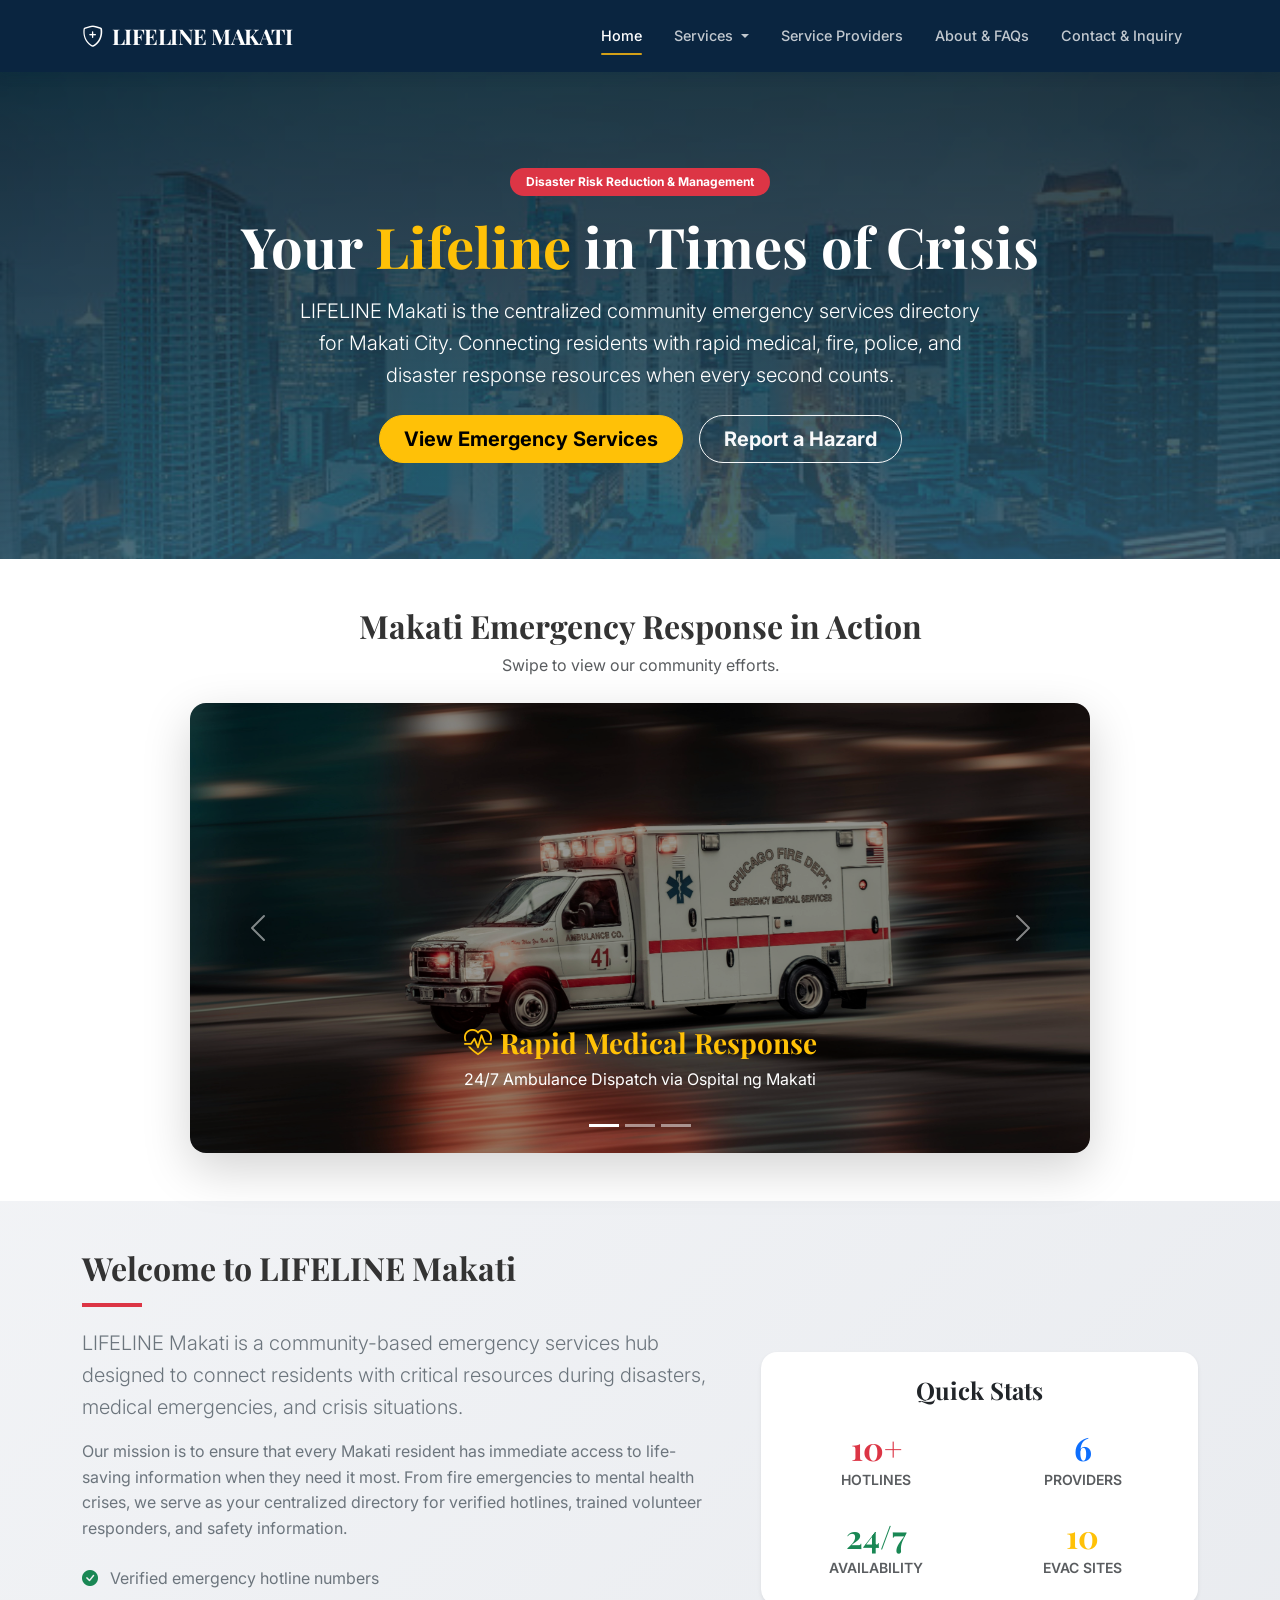
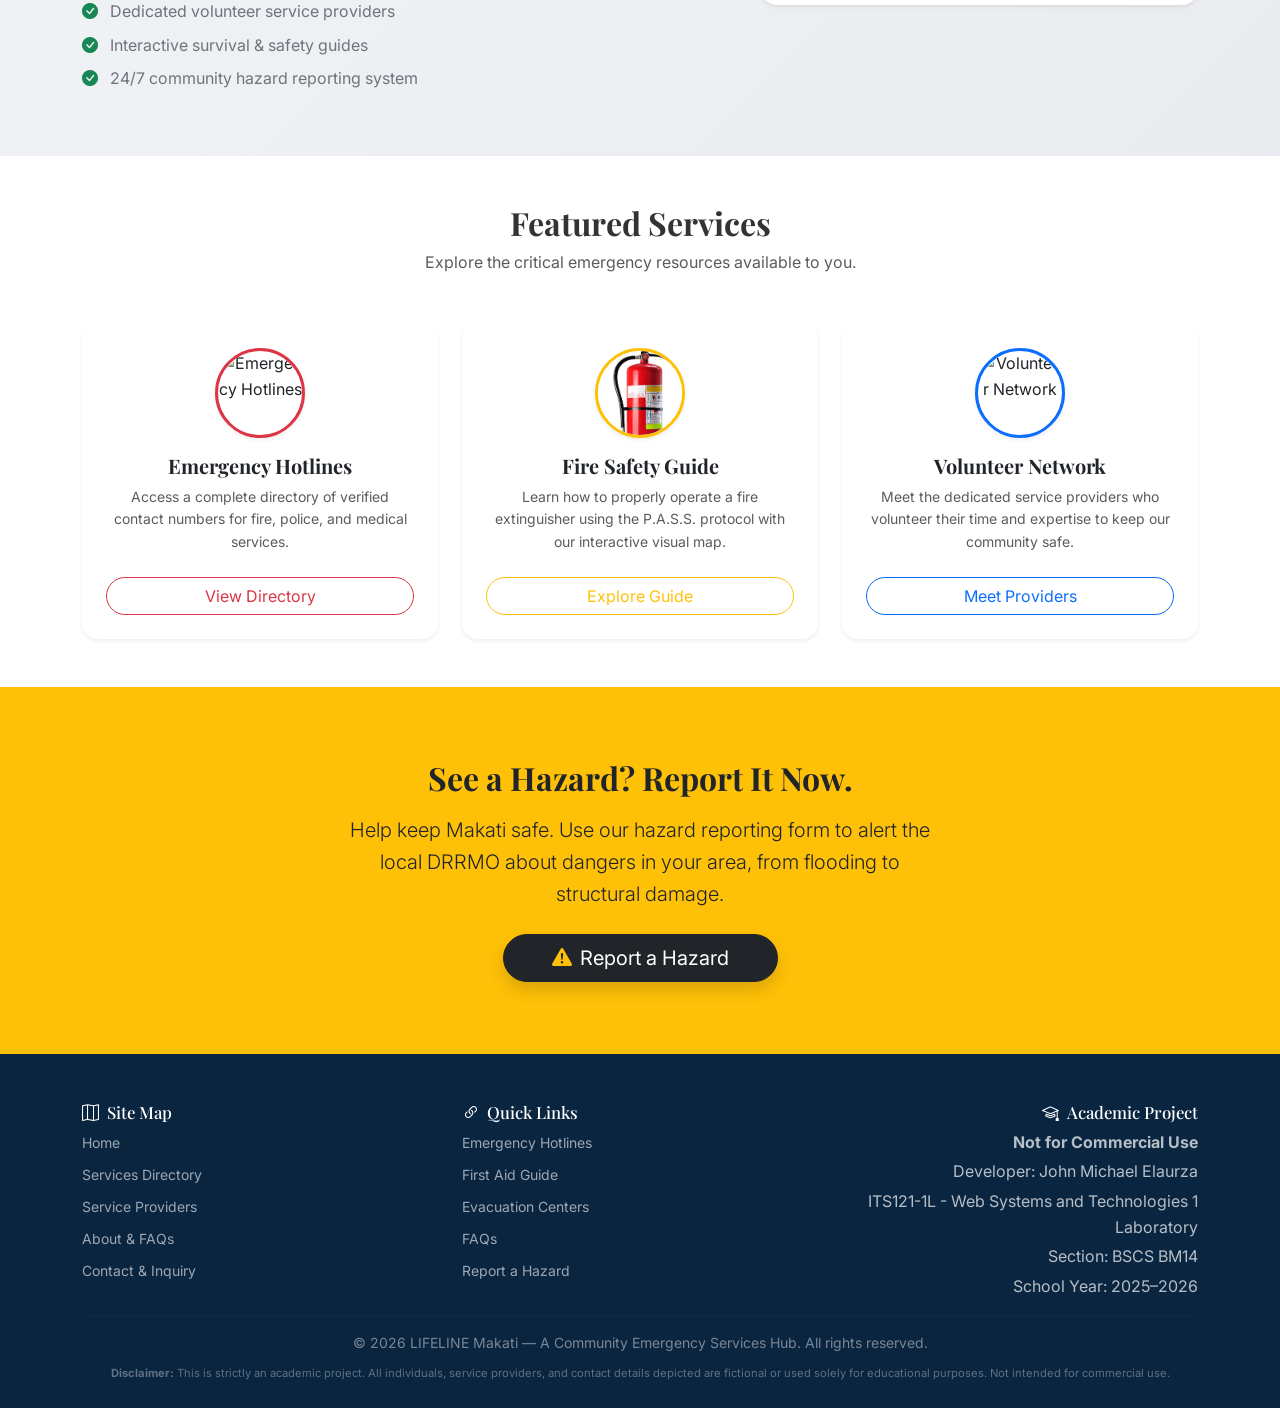
==== commit 2704a758: "Update index.html" ====
--- a/index.html
+++ b/index.html
@@ -52,7 +52,7 @@
         </div>
     </nav>
 
-    <header class="text-white text-center py-5 shadow-sm" style="background: linear-gradient(rgba(15, 32, 39, 0.85), rgba(44, 83, 100, 0.85)), url('./skyline.jpg') center/cover no-repeat;">
+    <header class="text-white text-center py-5 shadow-sm" style="background: linear-gradient(rgba(15, 32, 39, 0.85), rgba(44, 83, 100, 0.85)), url('skyline.jpg') center/cover no-repeat;">
         <div class="container py-5">
             <span class="badge bg-danger mb-3 px-3 py-2 rounded-pill">Disaster Risk Reduction &amp; Management</span>
             <h1 class="display-4 fw-bold font-playfair mb-3">Your <span class="text-warning">Lifeline</span> in Times of Crisis</h1>
@@ -250,3 +250,4 @@
 </body>
 </html>
 
+
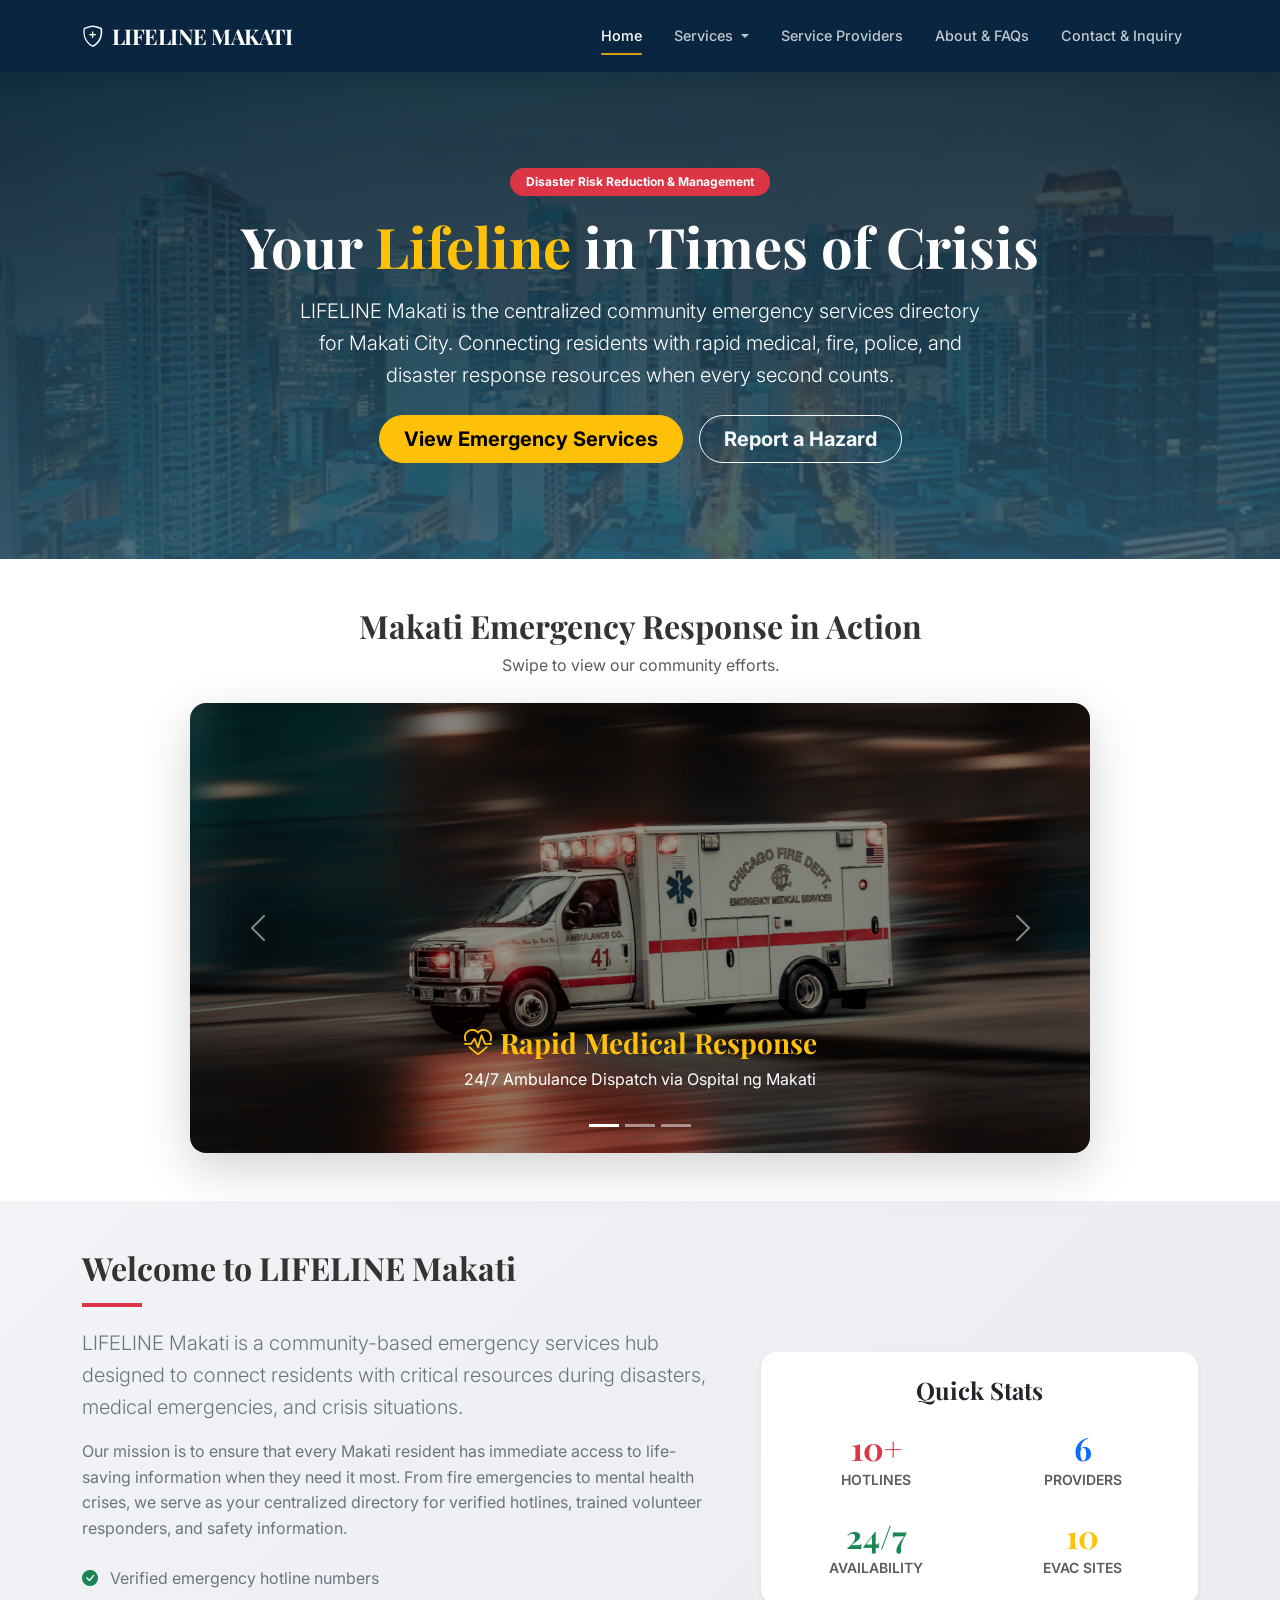
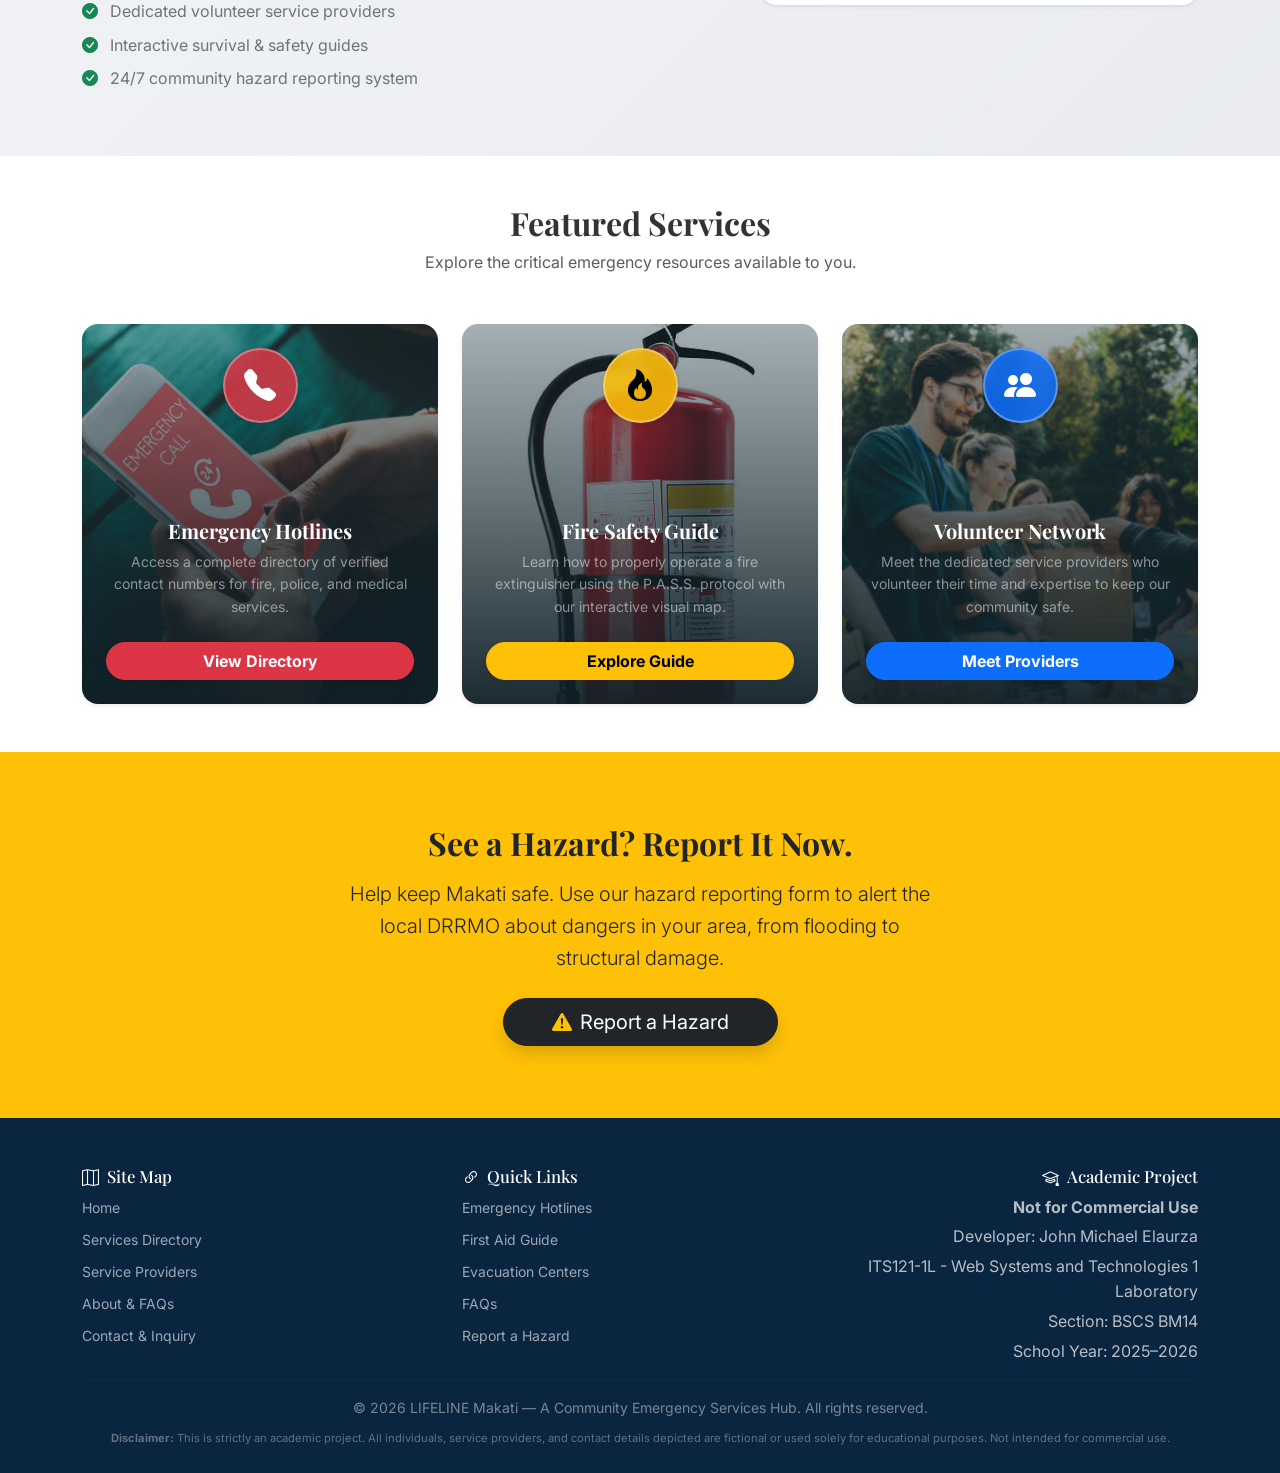
==== commit b7ef0898: "Update index.html" ====
--- a/index.html
+++ b/index.html
@@ -52,7 +52,7 @@
         </div>
     </nav>
 
-    <header class="text-white text-center py-5 shadow-sm" style="background: linear-gradient(rgba(15, 32, 39, 0.85), rgba(44, 83, 100, 0.85)), url('skyline.jpg') center/cover no-repeat;">
+    <header class="text-white text-center py-5 shadow-sm" style="background: linear-gradient(rgba(15, 32, 39, 0.85), rgba(44, 83, 100, 0.85)), url('./skyline.jpg') center/cover no-repeat;">
         <div class="container py-5">
             <span class="badge bg-danger mb-3 px-3 py-2 rounded-pill">Disaster Risk Reduction &amp; Management</span>
             <h1 class="display-4 fw-bold font-playfair mb-3">Your <span class="text-warning">Lifeline</span> in Times of Crisis</h1>
@@ -165,30 +165,58 @@
                 <p class="text-muted">Explore the critical emergency resources available to you.</p>
             </div>
             <div class="row g-4">
+                
                 <div class="col-md-4">
-                    <div class="card h-100 border-0 shadow-sm rounded-4 text-center p-4 hover-lift">
-                        <img src="emergency-call.jpg" alt="Emergency Hotlines" class="rounded-circle shadow-sm mb-3 mx-auto d-block" style="width: 90px; height: 90px; object-fit: cover; border: 3px solid #dc3545;">
-                        <h5 class="fw-bold">Emergency Hotlines</h5>
-                        <p class="text-muted small mb-4">Access a complete directory of verified contact numbers for fire, police, and medical services.</p>
-                        <a href="services.html" class="btn btn-outline-danger mt-auto rounded-pill w-100">View Directory</a>
-                    </div>
-                </div>
+                    <div class="card h-100 border-0 shadow-sm rounded-4 text-center hover-lift overflow-hidden" 
+                         style="background: linear-gradient(to bottom, rgba(32, 58, 67, 0.4), rgba(15, 32, 39, 0.95)), url('emergency-call.jpg') center/cover no-repeat; min-height: 380px;">
+                        <div class="card-body d-flex flex-column p-4">
+                            <div class="rounded-circle d-inline-flex align-items-center justify-content-center mx-auto mb-auto shadow-sm" 
+                                 style="width: 75px; height: 75px; font-size: 2rem; background-color: rgba(220, 53, 69, 0.85); color: white; backdrop-filter: blur(6px); border: 2px solid rgba(255,255,255,0.3);">
+                                <i class="bi bi-telephone-fill"></i>
+                            </div>
+                            <div class="mt-4">
+                                <h5 class="fw-bold text-white mb-2">Emergency Hotlines</h5>
+                                <p class="text-white-50 small mb-4">Access a complete directory of verified contact numbers for fire, police, and medical services.</p>
+                                <a href="services.html" class="btn btn-danger mt-auto rounded-pill w-100 fw-bold shadow-sm">View Directory</a>
+                            </div>
+                        </div>
+                    </div>
+                </div>
+
                 <div class="col-md-4">
-                    <div class="card h-100 border-0 shadow-sm rounded-4 text-center p-4 hover-lift">
-                        <img src="fire-extinguisher.jpg" alt="Fire Safety Guide" class="rounded-circle shadow-sm mb-3 mx-auto d-block" style="width: 90px; height: 90px; object-fit: cover; border: 3px solid #ffc107;">
-                        <h5 class="fw-bold">Fire Safety Guide</h5>
-                        <p class="text-muted small mb-4">Learn how to properly operate a fire extinguisher using the P.A.S.S. protocol with our interactive visual map.</p>
-                        <a href="services.html#first-aid-map" class="btn btn-outline-warning mt-auto rounded-pill w-100">Explore Guide</a>
-                    </div>
-                </div>
+                    <div class="card h-100 border-0 shadow-sm rounded-4 text-center hover-lift overflow-hidden" 
+                         style="background: linear-gradient(to bottom, rgba(32, 58, 67, 0.4), rgba(15, 32, 39, 0.95)), url('fire-extinguisher.jpg') center/cover no-repeat; min-height: 380px;">
+                        <div class="card-body d-flex flex-column p-4">
+                            <div class="rounded-circle d-inline-flex align-items-center justify-content-center mx-auto mb-auto shadow-sm" 
+                                 style="width: 75px; height: 75px; font-size: 2rem; background-color: rgba(255, 193, 7, 0.85); color: #000; backdrop-filter: blur(6px); border: 2px solid rgba(255,255,255,0.3);">
+                                <i class="bi bi-fire"></i>
+                            </div>
+                            <div class="mt-4">
+                                <h5 class="fw-bold text-white mb-2">Fire Safety Guide</h5>
+                                <p class="text-white-50 small mb-4">Learn how to properly operate a fire extinguisher using the P.A.S.S. protocol with our interactive visual map.</p>
+                                <a href="services.html#first-aid-map" class="btn btn-warning mt-auto rounded-pill w-100 fw-bold shadow-sm" style="color: #000 !important;">Explore Guide</a>
+                            </div>
+                        </div>
+                    </div>
+                </div>
+
                 <div class="col-md-4">
-                    <div class="card h-100 border-0 shadow-sm rounded-4 text-center p-4 hover-lift">
-                        <img src="volunteer-network.png" alt="Volunteer Network" class="rounded-circle shadow-sm mb-3 mx-auto d-block" style="width: 90px; height: 90px; object-fit: cover; border: 3px solid #0d6efd;">
-                        <h5 class="fw-bold">Volunteer Network</h5>
-                        <p class="text-muted small mb-4">Meet the dedicated service providers who volunteer their time and expertise to keep our community safe.</p>
-                        <a href="providers.html" class="btn btn-outline-primary mt-auto rounded-pill w-100">Meet Providers</a>
-                    </div>
-                </div>
+                    <div class="card h-100 border-0 shadow-sm rounded-4 text-center hover-lift overflow-hidden" 
+                         style="background: linear-gradient(to bottom, rgba(32, 58, 67, 0.4), rgba(15, 32, 39, 0.95)), url('volunteer-network.png') center/cover no-repeat; min-height: 380px;">
+                        <div class="card-body d-flex flex-column p-4">
+                            <div class="rounded-circle d-inline-flex align-items-center justify-content-center mx-auto mb-auto shadow-sm" 
+                                 style="width: 75px; height: 75px; font-size: 2rem; background-color: rgba(13, 110, 253, 0.85); color: white; backdrop-filter: blur(6px); border: 2px solid rgba(255,255,255,0.3);">
+                                <i class="bi bi-people-fill"></i>
+                            </div>
+                            <div class="mt-4">
+                                <h5 class="fw-bold text-white mb-2">Volunteer Network</h5>
+                                <p class="text-white-50 small mb-4">Meet the dedicated service providers who volunteer their time and expertise to keep our community safe.</p>
+                                <a href="providers.html" class="btn btn-primary mt-auto rounded-pill w-100 fw-bold shadow-sm">Meet Providers</a>
+                            </div>
+                        </div>
+                    </div>
+                </div>
+
             </div>
         </div>
     </section>
@@ -249,5 +277,3 @@
     <script src="https://cdn.jsdelivr.net/npm/bootstrap@5.3.0/dist/js/bootstrap.bundle.min.js"></script>
 </body>
 </html>
-
-
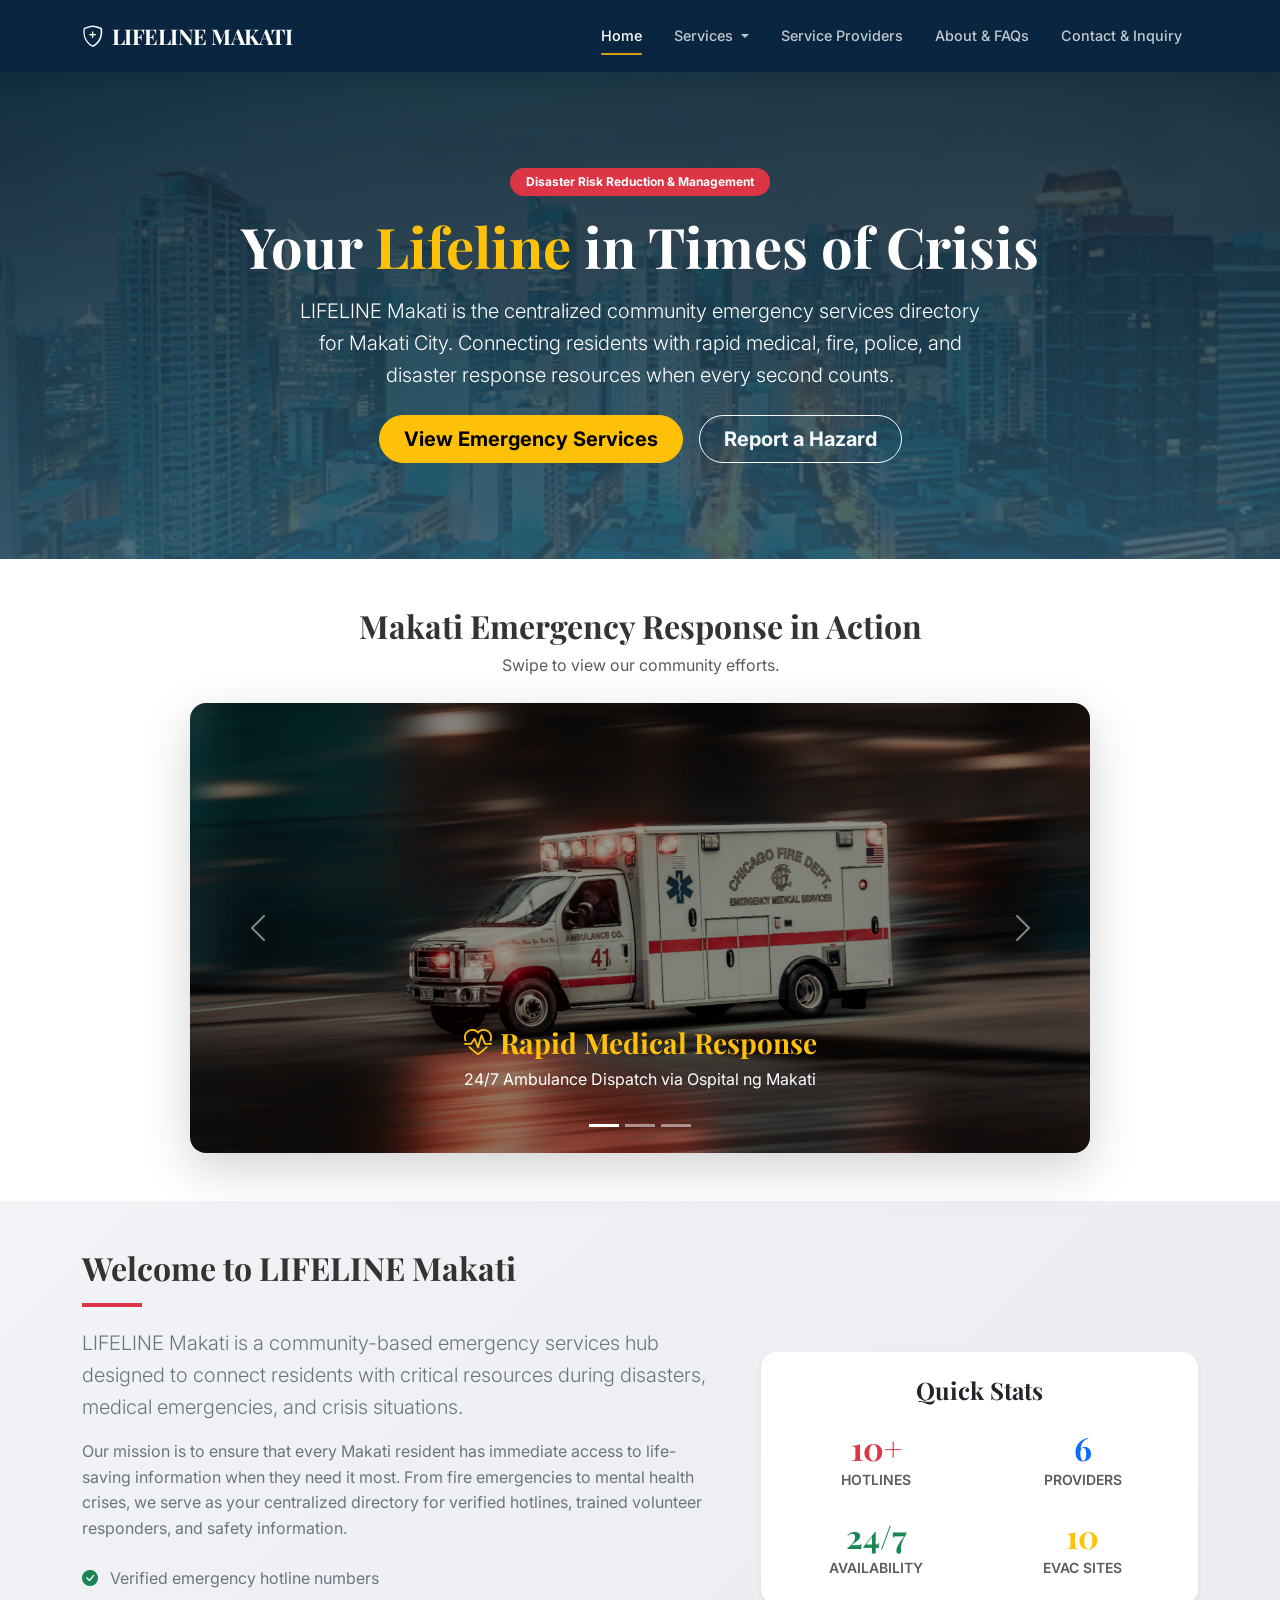
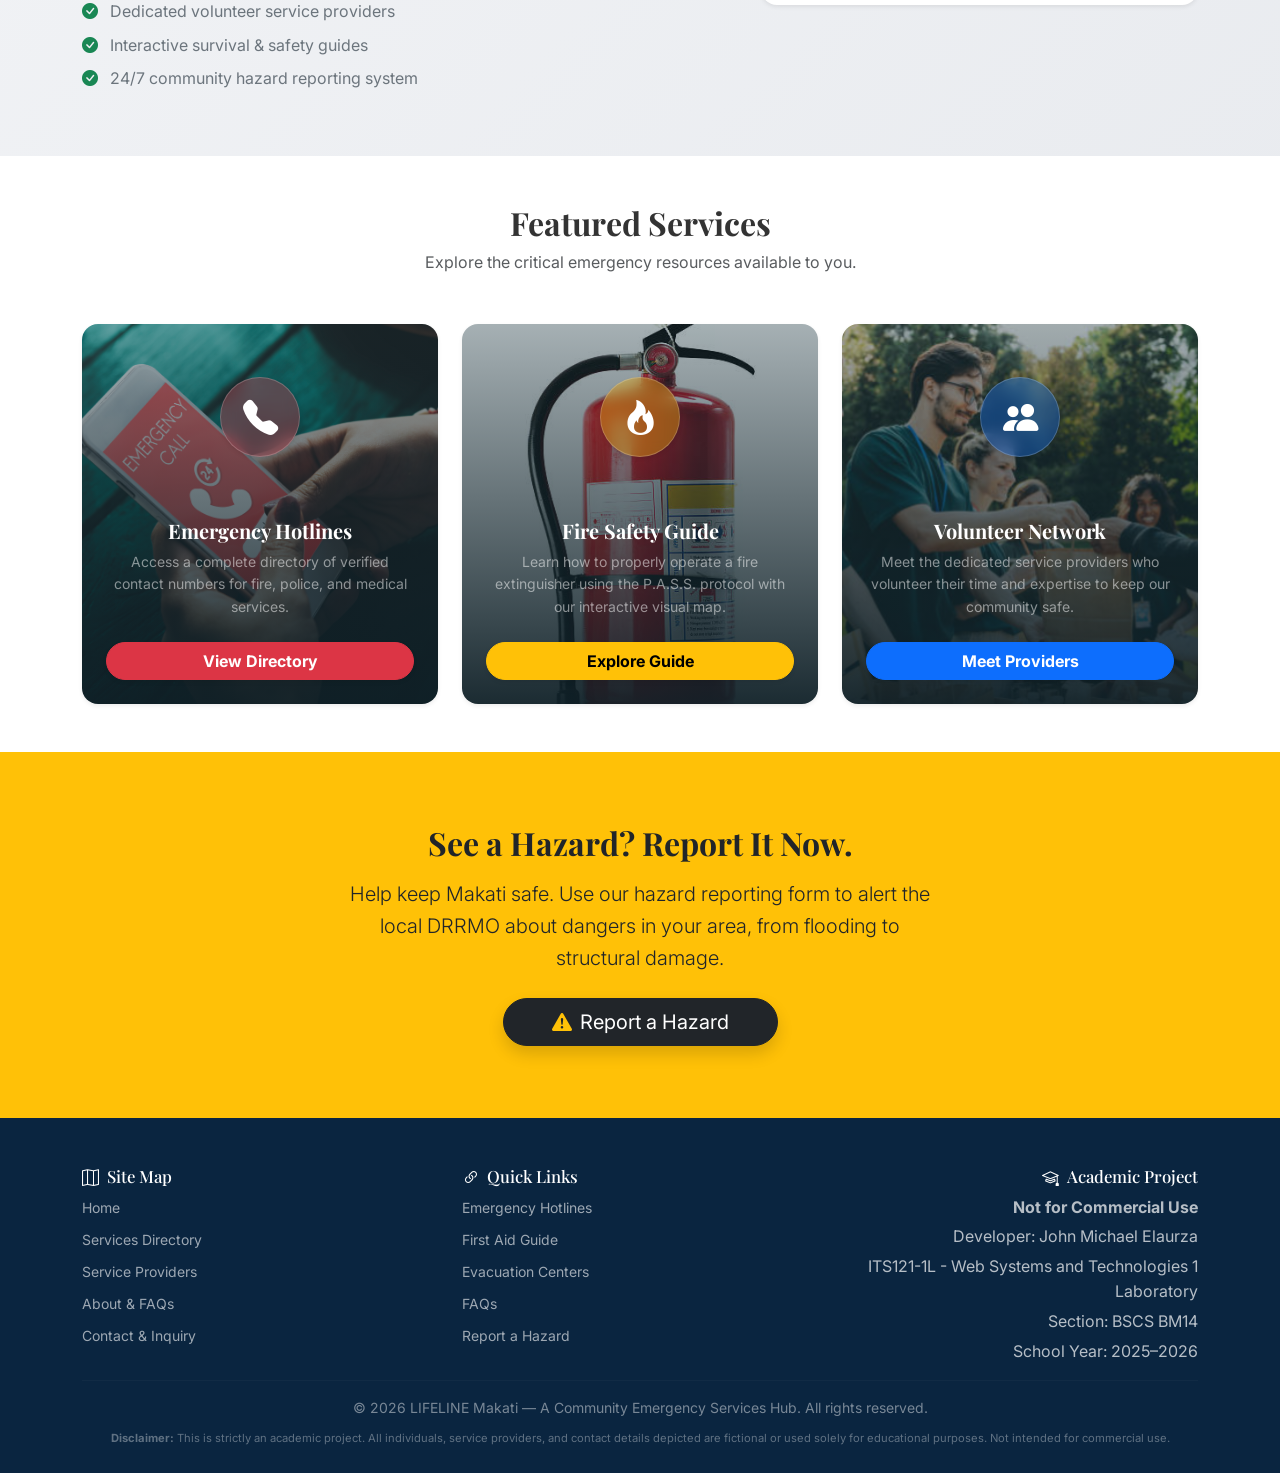
==== commit f9829dcd: "Update index.html" ====
--- a/index.html
+++ b/index.html
@@ -170,11 +170,11 @@
                     <div class="card h-100 border-0 shadow-sm rounded-4 text-center hover-lift overflow-hidden" 
                          style="background: linear-gradient(to bottom, rgba(32, 58, 67, 0.4), rgba(15, 32, 39, 0.95)), url('emergency-call.jpg') center/cover no-repeat; min-height: 380px;">
                         <div class="card-body d-flex flex-column p-4">
-                            <div class="rounded-circle d-inline-flex align-items-center justify-content-center mx-auto mb-auto shadow-sm" 
-                                 style="width: 75px; height: 75px; font-size: 2rem; background-color: rgba(220, 53, 69, 0.85); color: white; backdrop-filter: blur(6px); border: 2px solid rgba(255,255,255,0.3);">
+                            <div class="rounded-circle d-inline-flex align-items-center justify-content-center m-auto shadow-sm" 
+                                 style="width: 80px; height: 80px; font-size: 2.2rem; background-color: rgba(220, 53, 69, 0.35); color: white; backdrop-filter: blur(8px); -webkit-backdrop-filter: blur(8px); border: 1px solid rgba(255,255,255,0.2);">
                                 <i class="bi bi-telephone-fill"></i>
                             </div>
-                            <div class="mt-4">
+                            <div class="mt-4 pt-2">
                                 <h5 class="fw-bold text-white mb-2">Emergency Hotlines</h5>
                                 <p class="text-white-50 small mb-4">Access a complete directory of verified contact numbers for fire, police, and medical services.</p>
                                 <a href="services.html" class="btn btn-danger mt-auto rounded-pill w-100 fw-bold shadow-sm">View Directory</a>
@@ -187,11 +187,11 @@
                     <div class="card h-100 border-0 shadow-sm rounded-4 text-center hover-lift overflow-hidden" 
                          style="background: linear-gradient(to bottom, rgba(32, 58, 67, 0.4), rgba(15, 32, 39, 0.95)), url('fire-extinguisher.jpg') center/cover no-repeat; min-height: 380px;">
                         <div class="card-body d-flex flex-column p-4">
-                            <div class="rounded-circle d-inline-flex align-items-center justify-content-center mx-auto mb-auto shadow-sm" 
-                                 style="width: 75px; height: 75px; font-size: 2rem; background-color: rgba(255, 193, 7, 0.85); color: #000; backdrop-filter: blur(6px); border: 2px solid rgba(255,255,255,0.3);">
+                            <div class="rounded-circle d-inline-flex align-items-center justify-content-center m-auto shadow-sm" 
+                                 style="width: 80px; height: 80px; font-size: 2.2rem; background-color: rgba(255, 193, 7, 0.35); color: white; backdrop-filter: blur(8px); -webkit-backdrop-filter: blur(8px); border: 1px solid rgba(255,255,255,0.2);">
                                 <i class="bi bi-fire"></i>
                             </div>
-                            <div class="mt-4">
+                            <div class="mt-4 pt-2">
                                 <h5 class="fw-bold text-white mb-2">Fire Safety Guide</h5>
                                 <p class="text-white-50 small mb-4">Learn how to properly operate a fire extinguisher using the P.A.S.S. protocol with our interactive visual map.</p>
                                 <a href="services.html#first-aid-map" class="btn btn-warning mt-auto rounded-pill w-100 fw-bold shadow-sm" style="color: #000 !important;">Explore Guide</a>
@@ -204,11 +204,11 @@
                     <div class="card h-100 border-0 shadow-sm rounded-4 text-center hover-lift overflow-hidden" 
                          style="background: linear-gradient(to bottom, rgba(32, 58, 67, 0.4), rgba(15, 32, 39, 0.95)), url('volunteer-network.png') center/cover no-repeat; min-height: 380px;">
                         <div class="card-body d-flex flex-column p-4">
-                            <div class="rounded-circle d-inline-flex align-items-center justify-content-center mx-auto mb-auto shadow-sm" 
-                                 style="width: 75px; height: 75px; font-size: 2rem; background-color: rgba(13, 110, 253, 0.85); color: white; backdrop-filter: blur(6px); border: 2px solid rgba(255,255,255,0.3);">
+                            <div class="rounded-circle d-inline-flex align-items-center justify-content-center m-auto shadow-sm" 
+                                 style="width: 80px; height: 80px; font-size: 2.2rem; background-color: rgba(13, 110, 253, 0.35); color: white; backdrop-filter: blur(8px); -webkit-backdrop-filter: blur(8px); border: 1px solid rgba(255,255,255,0.2);">
                                 <i class="bi bi-people-fill"></i>
                             </div>
-                            <div class="mt-4">
+                            <div class="mt-4 pt-2">
                                 <h5 class="fw-bold text-white mb-2">Volunteer Network</h5>
                                 <p class="text-white-50 small mb-4">Meet the dedicated service providers who volunteer their time and expertise to keep our community safe.</p>
                                 <a href="providers.html" class="btn btn-primary mt-auto rounded-pill w-100 fw-bold shadow-sm">Meet Providers</a>
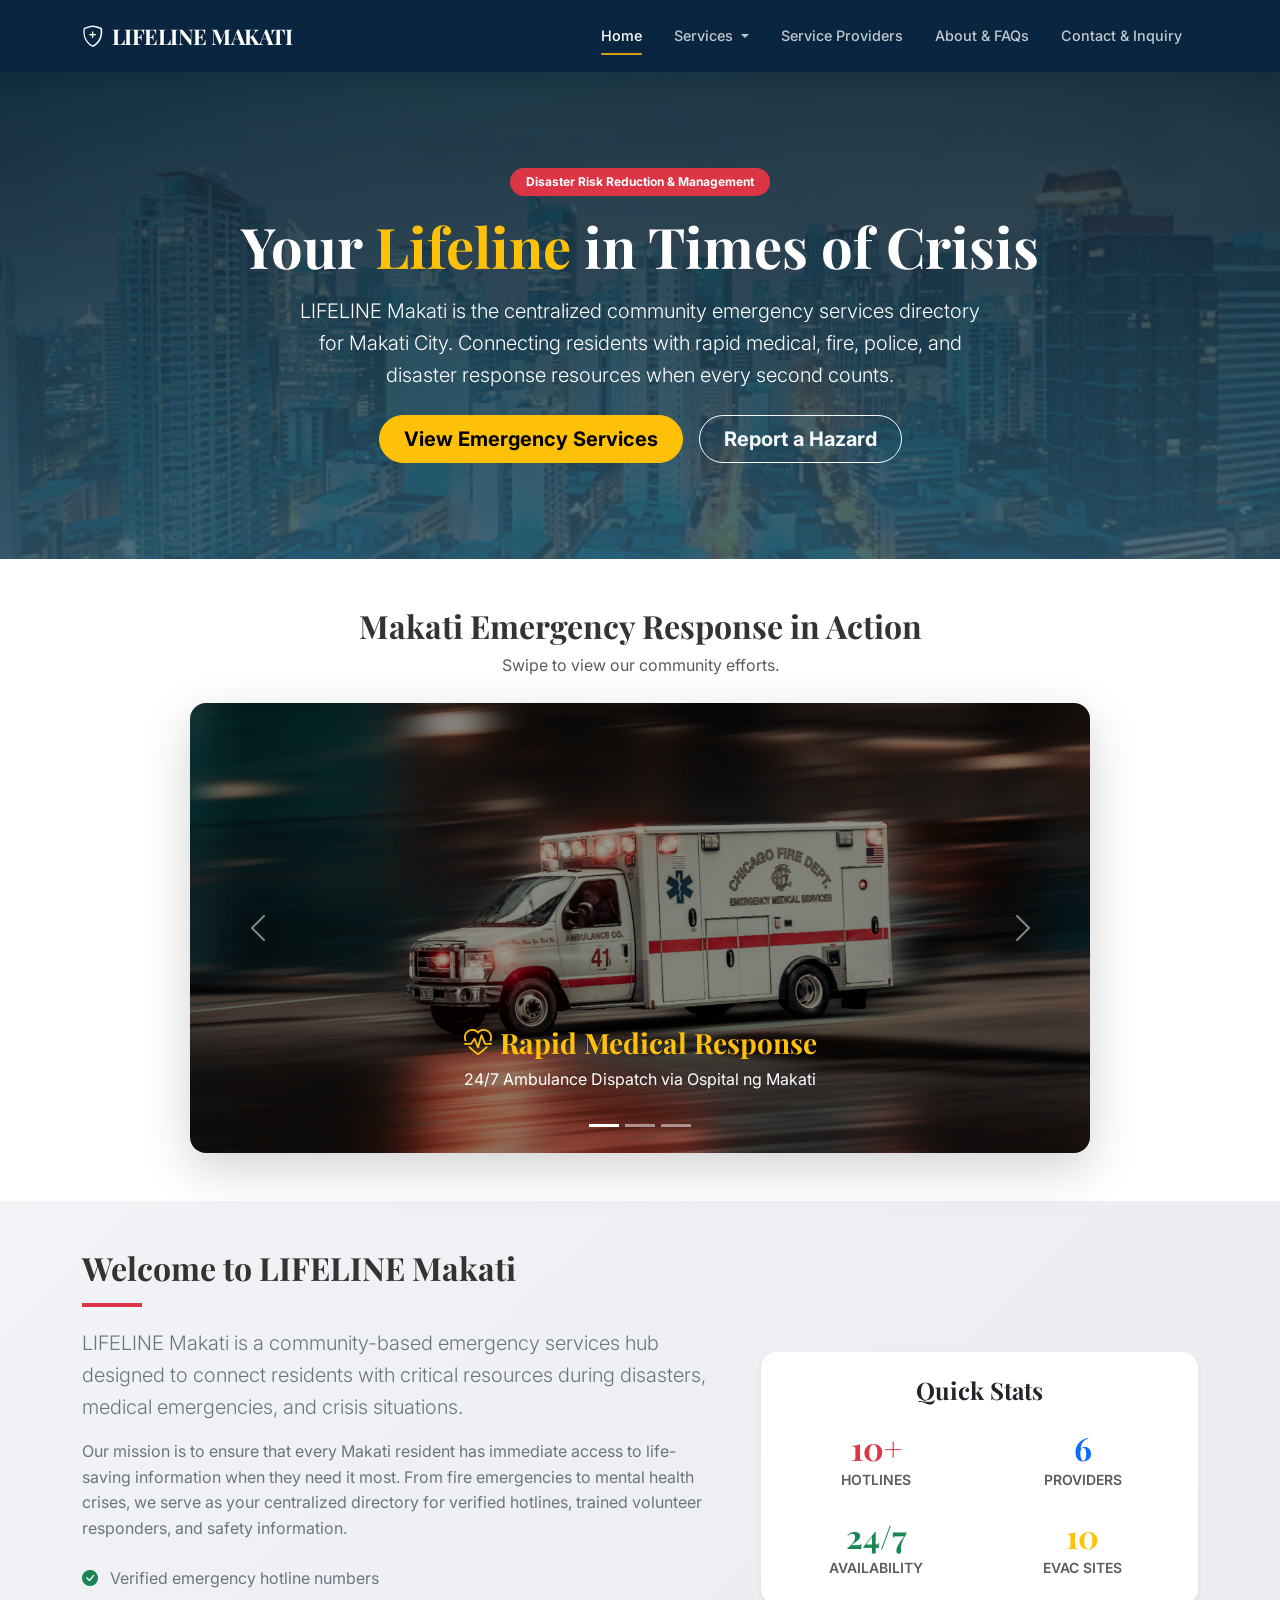
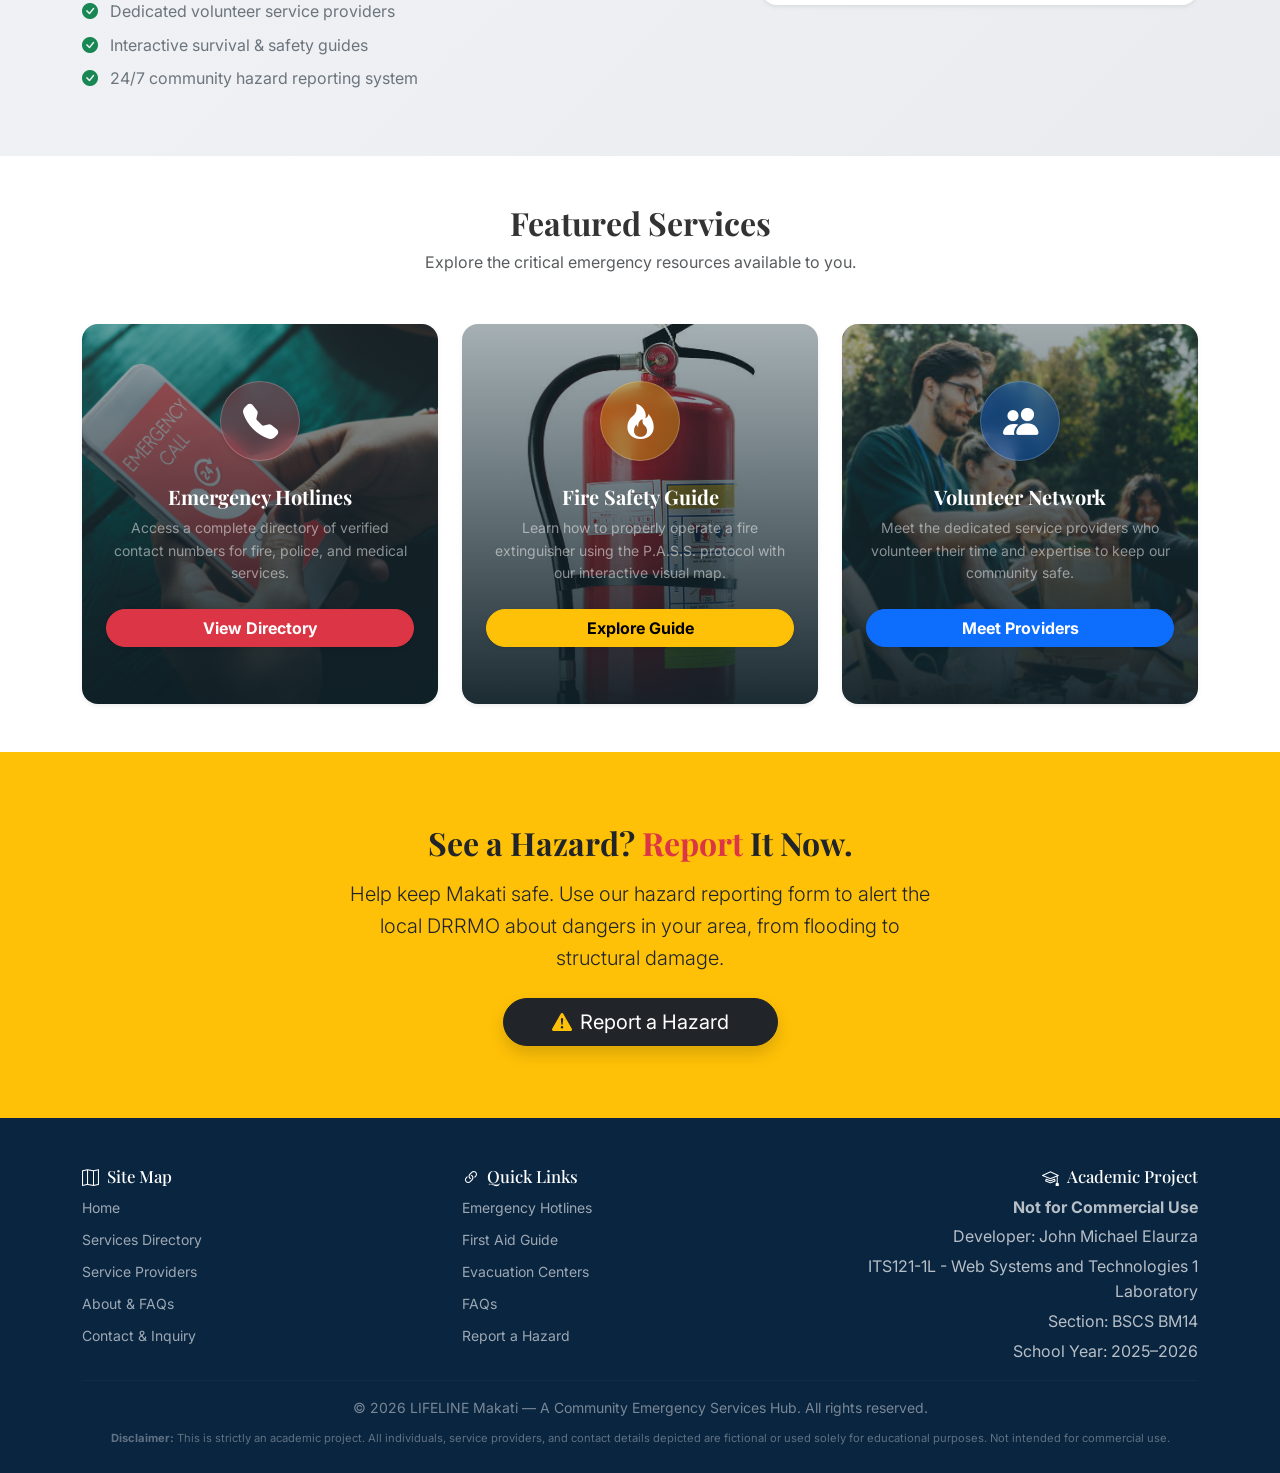
==== commit 373f175c: "Update index.html" ====
--- a/index.html
+++ b/index.html
@@ -169,15 +169,15 @@
                 <div class="col-md-4">
                     <div class="card h-100 border-0 shadow-sm rounded-4 text-center hover-lift overflow-hidden" 
                          style="background: linear-gradient(to bottom, rgba(32, 58, 67, 0.4), rgba(15, 32, 39, 0.95)), url('emergency-call.jpg') center/cover no-repeat; min-height: 380px;">
-                        <div class="card-body d-flex flex-column p-4">
-                            <div class="rounded-circle d-inline-flex align-items-center justify-content-center m-auto shadow-sm" 
+                        <div class="card-body d-flex flex-column justify-content-center p-4">
+                            <div class="rounded-circle d-inline-flex align-items-center justify-content-center mx-auto mb-4 shadow-sm" 
                                  style="width: 80px; height: 80px; font-size: 2.2rem; background-color: rgba(220, 53, 69, 0.35); color: white; backdrop-filter: blur(8px); -webkit-backdrop-filter: blur(8px); border: 1px solid rgba(255,255,255,0.2);">
                                 <i class="bi bi-telephone-fill"></i>
                             </div>
-                            <div class="mt-4 pt-2">
+                            <div>
                                 <h5 class="fw-bold text-white mb-2">Emergency Hotlines</h5>
                                 <p class="text-white-50 small mb-4">Access a complete directory of verified contact numbers for fire, police, and medical services.</p>
-                                <a href="services.html" class="btn btn-danger mt-auto rounded-pill w-100 fw-bold shadow-sm">View Directory</a>
+                                <a href="services.html" class="btn btn-danger rounded-pill w-100 fw-bold shadow-sm">View Directory</a>
                             </div>
                         </div>
                     </div>
@@ -186,15 +186,15 @@
                 <div class="col-md-4">
                     <div class="card h-100 border-0 shadow-sm rounded-4 text-center hover-lift overflow-hidden" 
                          style="background: linear-gradient(to bottom, rgba(32, 58, 67, 0.4), rgba(15, 32, 39, 0.95)), url('fire-extinguisher.jpg') center/cover no-repeat; min-height: 380px;">
-                        <div class="card-body d-flex flex-column p-4">
-                            <div class="rounded-circle d-inline-flex align-items-center justify-content-center m-auto shadow-sm" 
+                        <div class="card-body d-flex flex-column justify-content-center p-4">
+                            <div class="rounded-circle d-inline-flex align-items-center justify-content-center mx-auto mb-4 shadow-sm" 
                                  style="width: 80px; height: 80px; font-size: 2.2rem; background-color: rgba(255, 193, 7, 0.35); color: white; backdrop-filter: blur(8px); -webkit-backdrop-filter: blur(8px); border: 1px solid rgba(255,255,255,0.2);">
                                 <i class="bi bi-fire"></i>
                             </div>
-                            <div class="mt-4 pt-2">
+                            <div>
                                 <h5 class="fw-bold text-white mb-2">Fire Safety Guide</h5>
                                 <p class="text-white-50 small mb-4">Learn how to properly operate a fire extinguisher using the P.A.S.S. protocol with our interactive visual map.</p>
-                                <a href="services.html#first-aid-map" class="btn btn-warning mt-auto rounded-pill w-100 fw-bold shadow-sm" style="color: #000 !important;">Explore Guide</a>
+                                <a href="services.html#first-aid-map" class="btn btn-warning rounded-pill w-100 fw-bold shadow-sm" style="color: #000 !important;">Explore Guide</a>
                             </div>
                         </div>
                     </div>
@@ -203,15 +203,15 @@
                 <div class="col-md-4">
                     <div class="card h-100 border-0 shadow-sm rounded-4 text-center hover-lift overflow-hidden" 
                          style="background: linear-gradient(to bottom, rgba(32, 58, 67, 0.4), rgba(15, 32, 39, 0.95)), url('volunteer-network.png') center/cover no-repeat; min-height: 380px;">
-                        <div class="card-body d-flex flex-column p-4">
-                            <div class="rounded-circle d-inline-flex align-items-center justify-content-center m-auto shadow-sm" 
+                        <div class="card-body d-flex flex-column justify-content-center p-4">
+                            <div class="rounded-circle d-inline-flex align-items-center justify-content-center mx-auto mb-4 shadow-sm" 
                                  style="width: 80px; height: 80px; font-size: 2.2rem; background-color: rgba(13, 110, 253, 0.35); color: white; backdrop-filter: blur(8px); -webkit-backdrop-filter: blur(8px); border: 1px solid rgba(255,255,255,0.2);">
                                 <i class="bi bi-people-fill"></i>
                             </div>
-                            <div class="mt-4 pt-2">
+                            <div>
                                 <h5 class="fw-bold text-white mb-2">Volunteer Network</h5>
                                 <p class="text-white-50 small mb-4">Meet the dedicated service providers who volunteer their time and expertise to keep our community safe.</p>
-                                <a href="providers.html" class="btn btn-primary mt-auto rounded-pill w-100 fw-bold shadow-sm">Meet Providers</a>
+                                <a href="providers.html" class="btn btn-primary rounded-pill w-100 fw-bold shadow-sm">Meet Providers</a>
                             </div>
                         </div>
                     </div>
@@ -223,7 +223,7 @@
 
     <section class="py-5 bg-warning text-dark text-center">
         <div class="container py-4">
-            <h2 class="fw-bold font-playfair mb-3">See a Hazard? Report It Now.</h2>
+            <h2 class="fw-bold font-playfair mb-3">See a Hazard? <span class="text-danger">Report</span> It Now.</h2>
             <p class="lead mb-4 mx-auto" style="max-width: 600px;">Help keep Makati safe. Use our hazard reporting form to alert the local DRRMO about dangers in your area, from flooding to structural damage.</p>
             <a href="contact.html" class="btn btn-dark btn-lg px-5 rounded-pill shadow">
                 <i class="bi bi-exclamation-triangle-fill text-warning me-2"></i>Report a Hazard
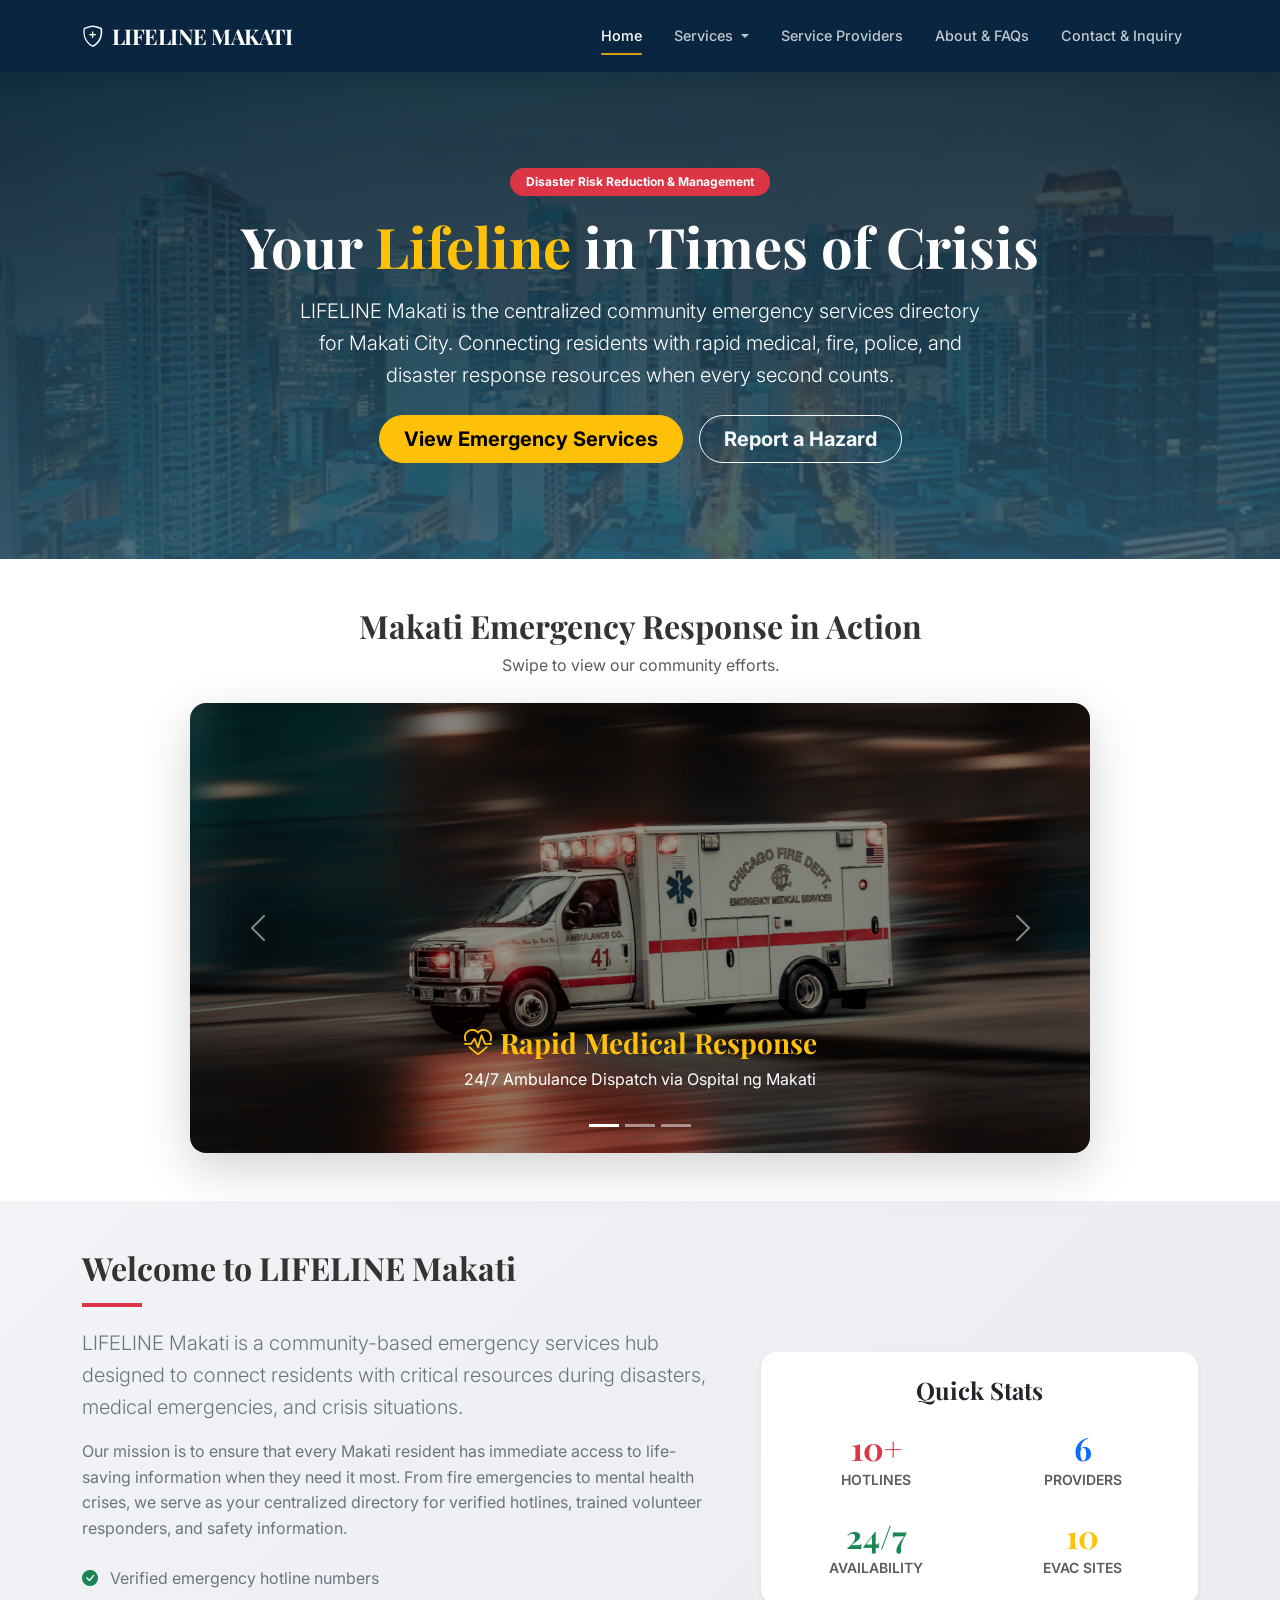
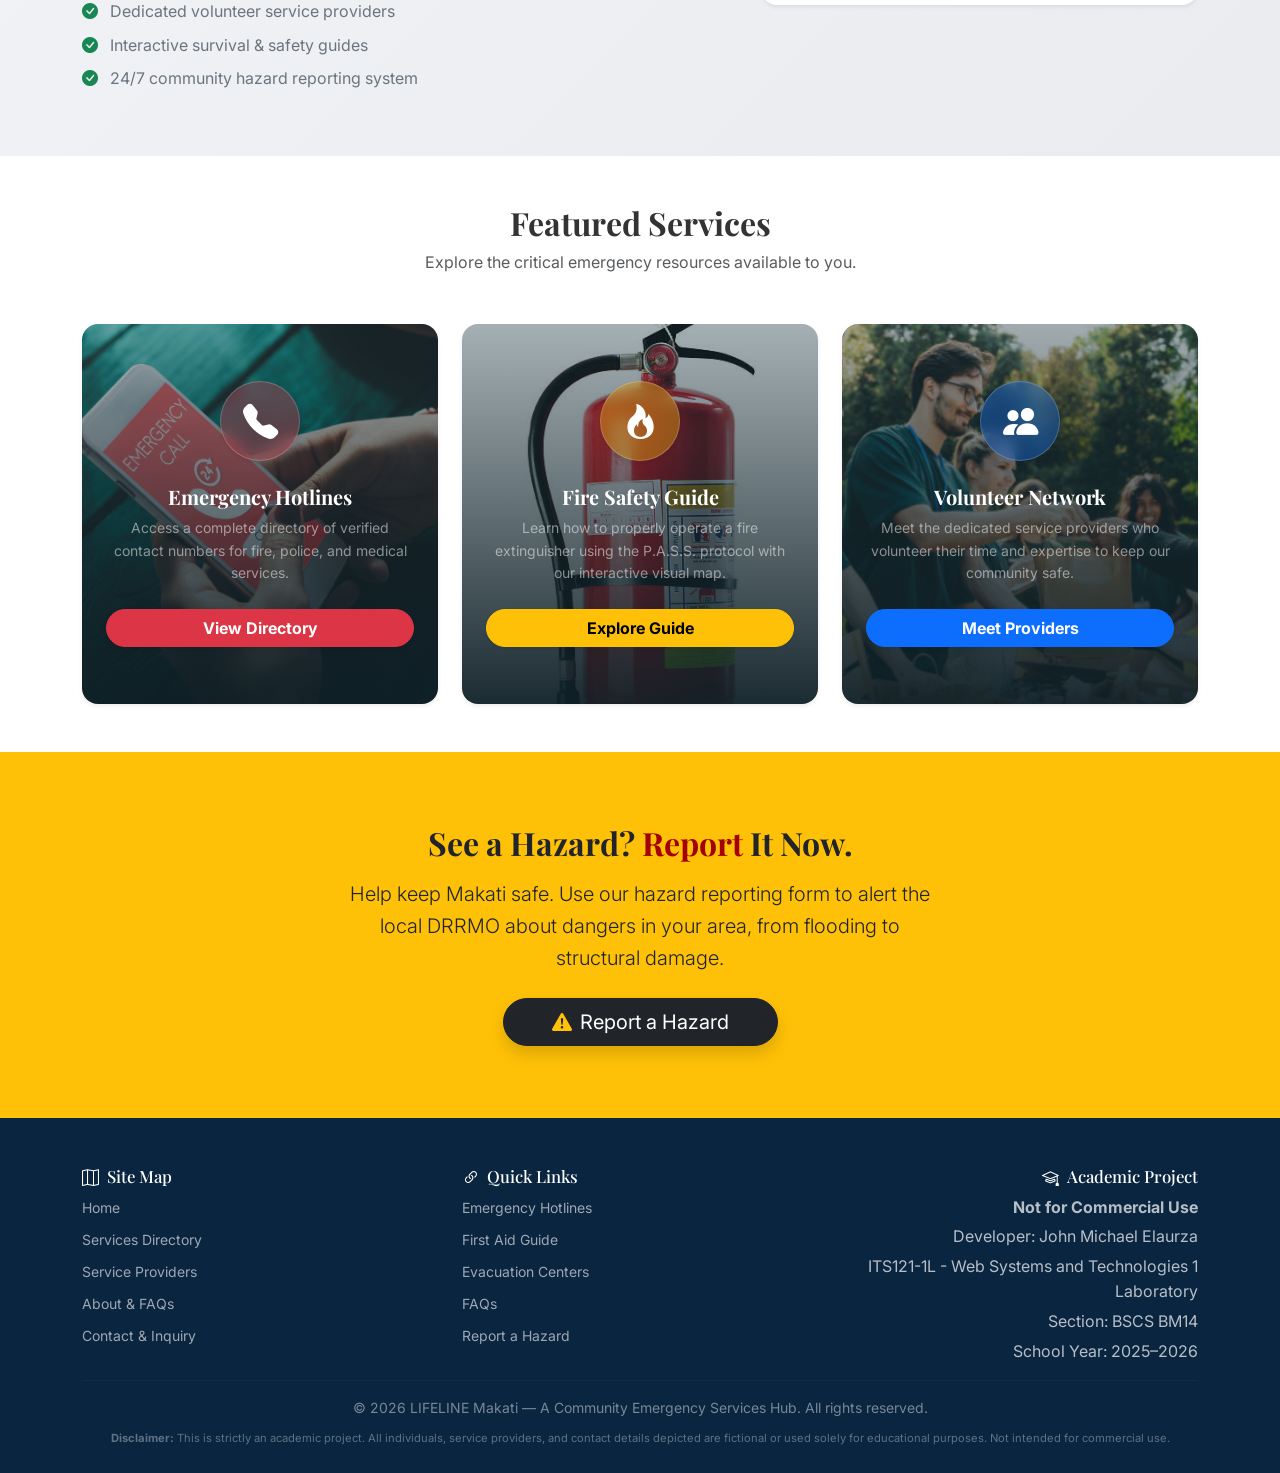
==== commit 9fe0c00c: "Update index.html" ====
--- a/index.html
+++ b/index.html
@@ -223,7 +223,7 @@
 
     <section class="py-5 bg-warning text-dark text-center">
         <div class="container py-4">
-            <h2 class="fw-bold font-playfair mb-3">See a Hazard? <span class="text-danger">Report</span> It Now.</h2>
+            <h2 class="fw-bold font-playfair mb-3">See a Hazard? <span style="color: #a30000;">Report</span> It Now.</h2>
             <p class="lead mb-4 mx-auto" style="max-width: 600px;">Help keep Makati safe. Use our hazard reporting form to alert the local DRRMO about dangers in your area, from flooding to structural damage.</p>
             <a href="contact.html" class="btn btn-dark btn-lg px-5 rounded-pill shadow">
                 <i class="bi bi-exclamation-triangle-fill text-warning me-2"></i>Report a Hazard
